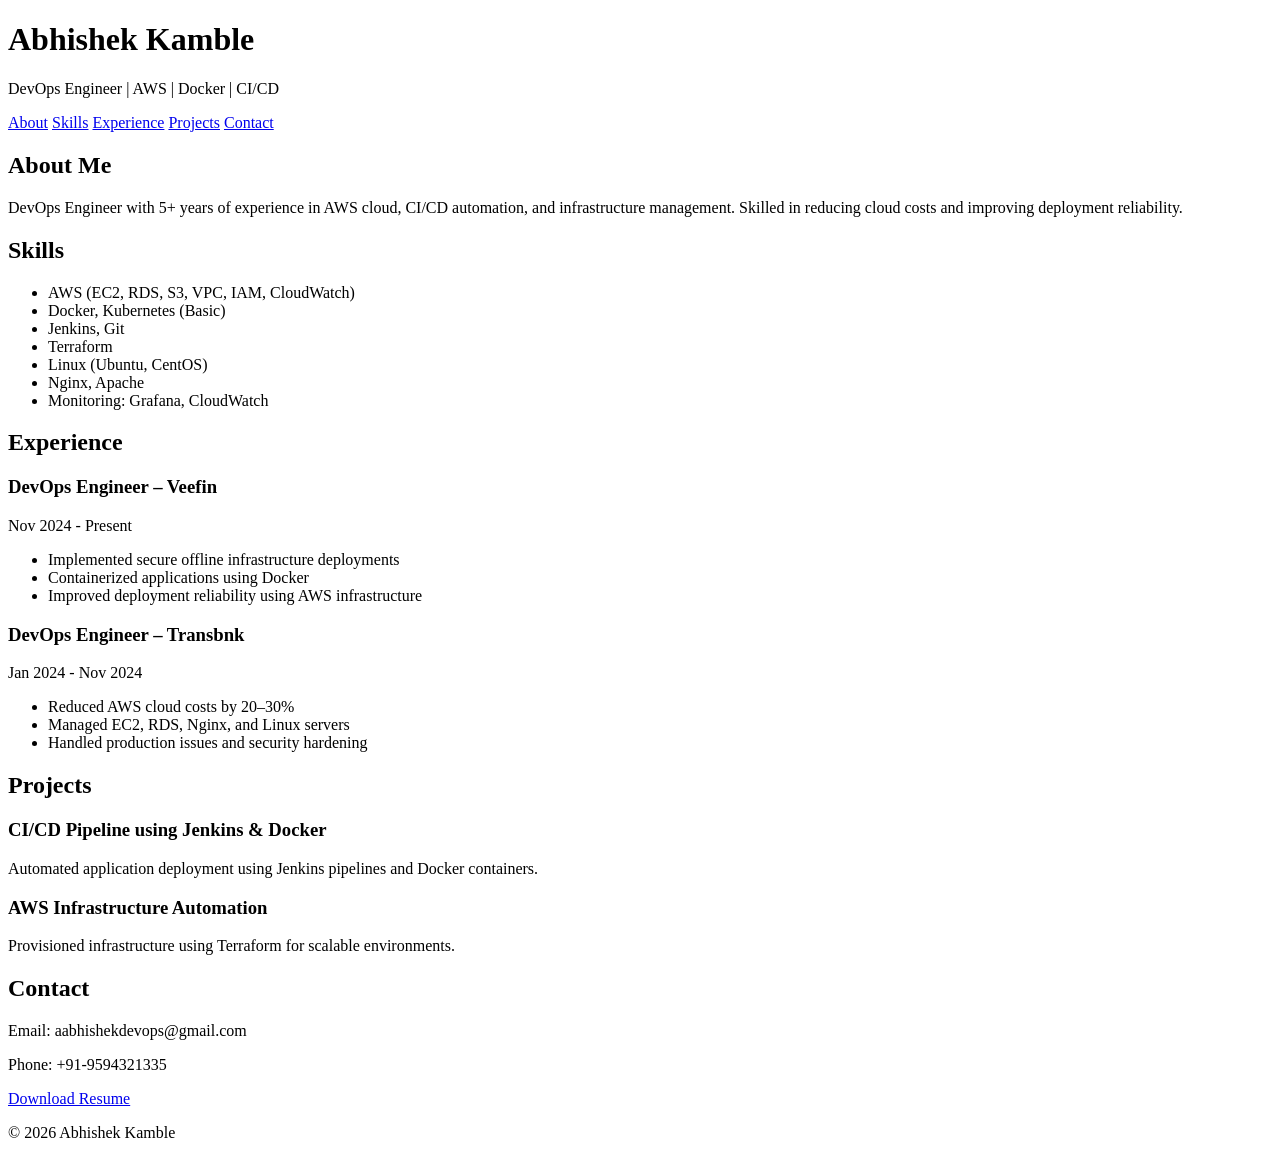
==== index.html @ c08d69d7 "Update index.html" ====
<!DOCTYPE html>
<html lang="en">
<head>
    <meta charset="UTF-8">
    <meta name="viewport" content="width=device-width, initial-scale=1.0">
    <title>Abhishek Kamble | DevOps Engineer | Immediate Joiner</title>
    <link rel="stylesheet" href="style.css">
</head>
<body>

<header>
    <h1>Abhishek Kamble</h1>
    <p>DevOps Engineer | AWS | Docker | CI/CD</p>
</header>

<nav>
    <a href="#about">About</a>
    <a href="#skills">Skills</a>
    <a href="#experience">Experience</a>
    <a href="#projects">Projects</a>
    <a href="#contact">Contact</a>
</nav>

<section id="about">
    <h2>About Me</h2>
    <p>
        DevOps Engineer with 5+ years of experience in AWS cloud, CI/CD automation,
        and infrastructure management. Skilled in reducing cloud costs and improving deployment reliability.
    </p>
</section>

<section id="skills">
    <h2>Skills</h2>
    <ul>
        <li>AWS (EC2, RDS, S3, VPC, IAM, CloudWatch)</li>
        <li>Docker, Kubernetes (Basic)</li>
        <li>Jenkins, Git</li>
        <li>Terraform</li>
        <li>Linux (Ubuntu, CentOS)</li>
        <li>Nginx, Apache</li>
        <li>Monitoring: Grafana, CloudWatch</li>
    </ul>
</section>

<section id="experience">
    <h2>Experience</h2>

    <h3>DevOps Engineer – Veefin</h3>
    <p>Nov 2024 - Present</p>
    <ul>
        <li>Implemented secure offline infrastructure deployments</li>
        <li>Containerized applications using Docker</li>
        <li>Improved deployment reliability using AWS infrastructure</li>
    </ul>

    <h3>DevOps Engineer – Transbnk</h3>
    <p>Jan 2024 - Nov 2024</p>
    <ul>
        <li>Reduced AWS cloud costs by 20–30%</li>
        <li>Managed EC2, RDS, Nginx, and Linux servers</li>
        <li>Handled production issues and security hardening</li>
    </ul>

</section>

<section id="projects">
    <h2>Projects</h2>

    <h3>CI/CD Pipeline using Jenkins & Docker</h3>
    <p>Automated application deployment using Jenkins pipelines and Docker containers.</p>

    <h3>AWS Infrastructure Automation</h3>
    <p>Provisioned infrastructure using Terraform for scalable environments.</p>

</section>

<section id="contact">
    <h2>Contact</h2>
    <p>Email: aabhishekdevops@gmail.com</p>
    <p>Phone: +91-9594321335</p>
    <a href="assets/resume.pdf" download>Download Resume</a>
</section>

<footer>
    <p>© 2026 Abhishek Kamble</p>
</footer>

</body>
</html>
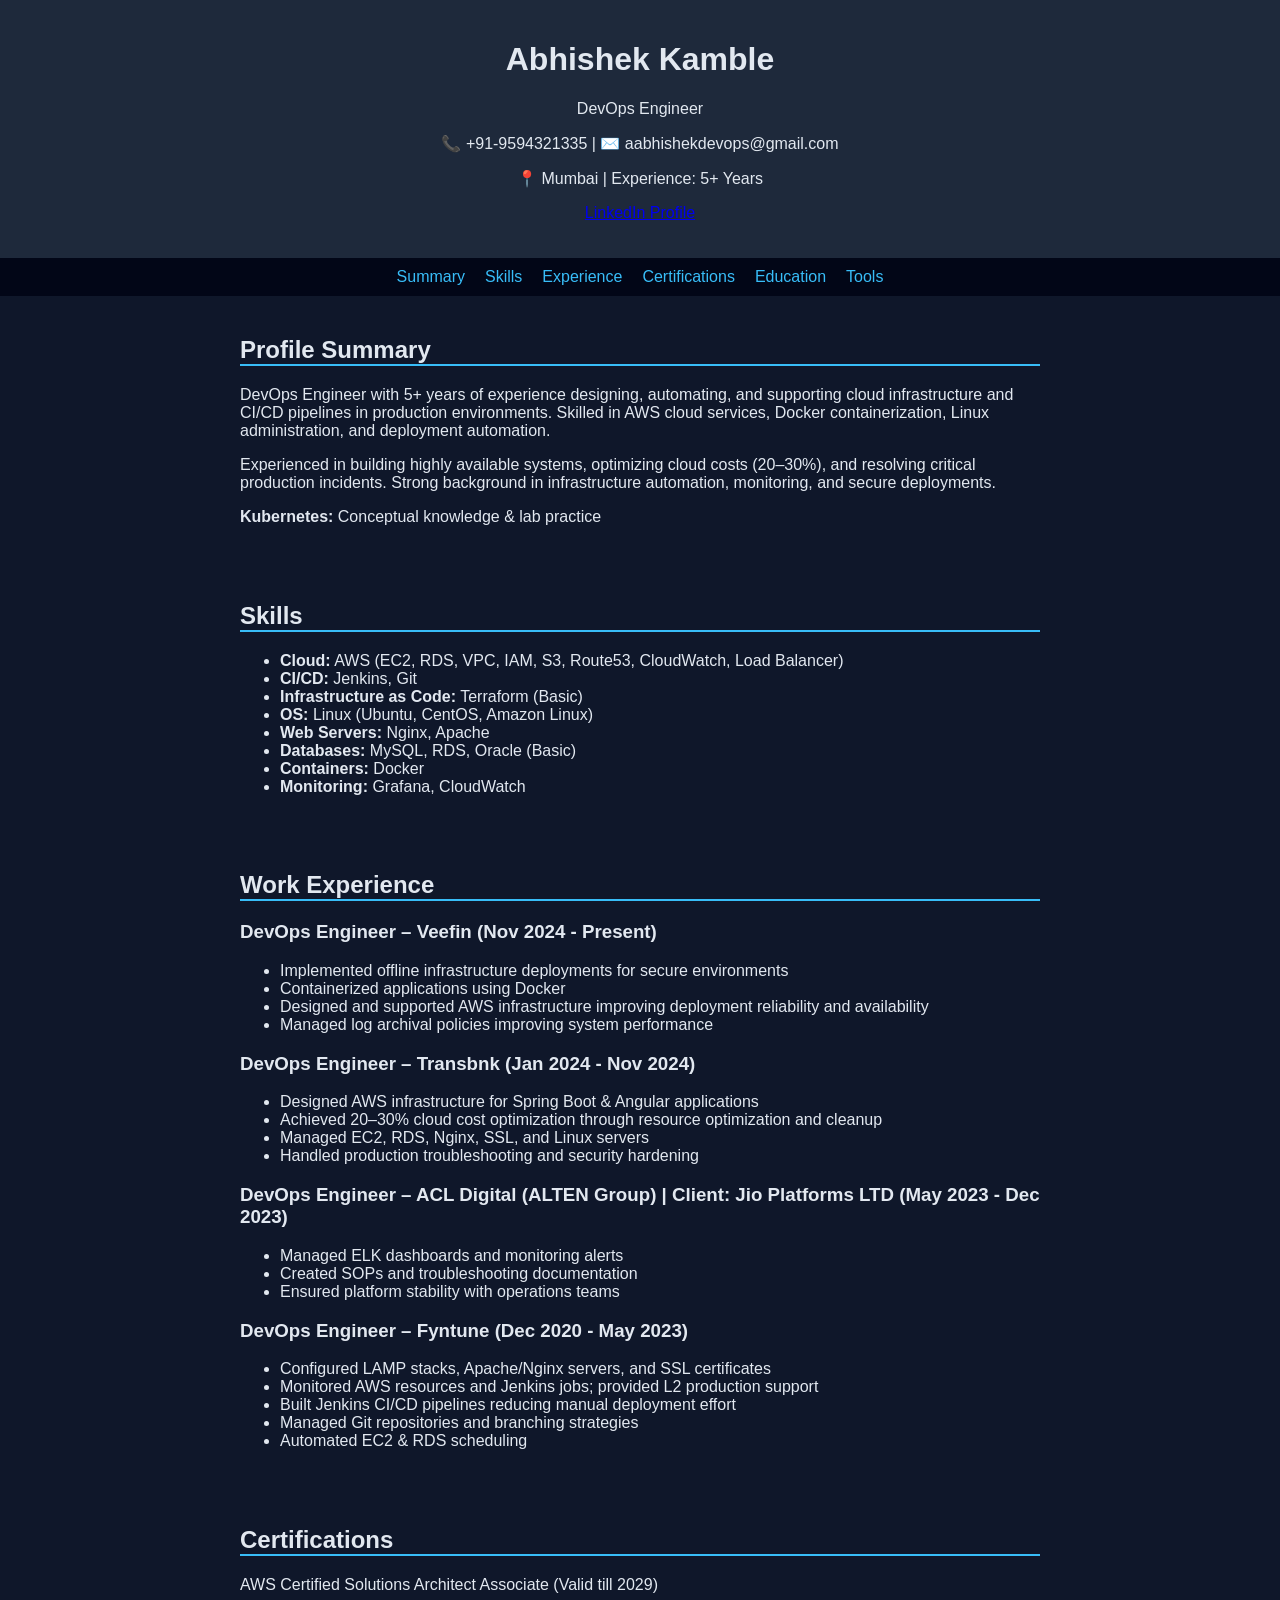
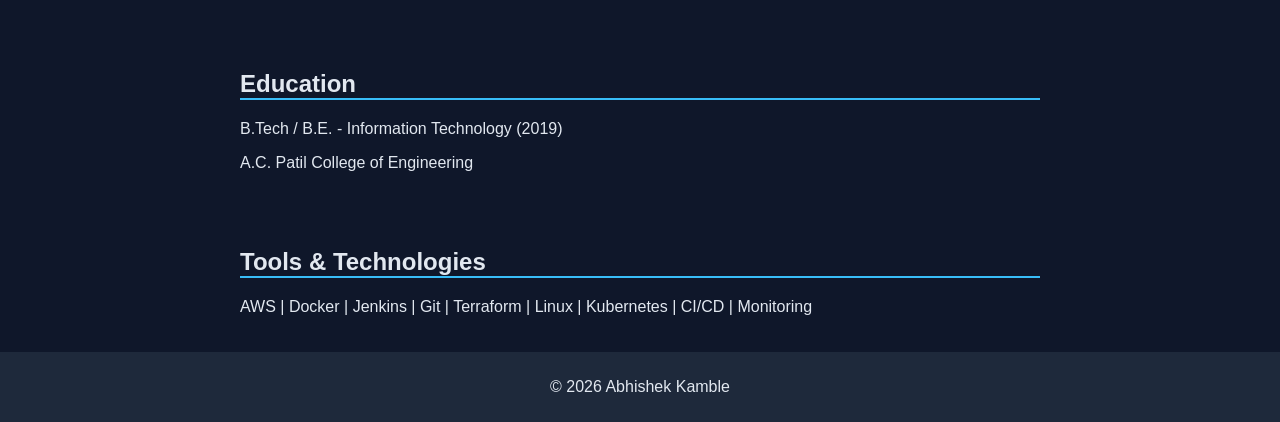
==== commit 7a03ff31: "index commit" ====
--- a/index.html
+++ b/index.html
@@ -3,82 +3,104 @@
 <head>
     <meta charset="UTF-8">
     <meta name="viewport" content="width=device-width, initial-scale=1.0">
-    <title>Abhishek Kamble | DevOps Engineer | Immediate Joiner</title>
+    <title>Abhishek Kamble | DevOps Engineer</title>
     <link rel="stylesheet" href="style.css">
 </head>
 <body>
 
 <header>
     <h1>Abhishek Kamble</h1>
-    <p>DevOps Engineer | AWS | Docker | CI/CD</p>
+    <p>DevOps Engineer</p>
+    <p>📞 +91-9594321335 | ✉️ aabhishekdevops@gmail.com</p>
+    <p>📍 Mumbai | Experience: 5+ Years</p>
+    <p><a href="https://www.linkedin.com/in/abhishek-kamble-06b916136" target="_blank">LinkedIn Profile</a></p>
 </header>
 
 <nav>
-    <a href="#about">About</a>
+    <a href="#summary">Summary</a>
     <a href="#skills">Skills</a>
     <a href="#experience">Experience</a>
-    <a href="#projects">Projects</a>
-    <a href="#contact">Contact</a>
+    <a href="#certifications">Certifications</a>
+    <a href="#education">Education</a>
+    <a href="#tools">Tools</a>
 </nav>
 
-<section id="about">
-    <h2>About Me</h2>
+<section id="summary">
+    <h2>Profile Summary</h2>
     <p>
-        DevOps Engineer with 5+ years of experience in AWS cloud, CI/CD automation,
-        and infrastructure management. Skilled in reducing cloud costs and improving deployment reliability.
+        DevOps Engineer with 5+ years of experience designing, automating, and supporting cloud infrastructure and CI/CD pipelines in production environments. Skilled in AWS cloud services, Docker containerization, Linux administration, and deployment automation.
     </p>
+    <p>
+        Experienced in building highly available systems, optimizing cloud costs (20–30%), and resolving critical production incidents. Strong background in infrastructure automation, monitoring, and secure deployments.
+    </p>
+    <p><b>Kubernetes:</b> Conceptual knowledge & lab practice</p>
 </section>
 
 <section id="skills">
     <h2>Skills</h2>
     <ul>
-        <li>AWS (EC2, RDS, S3, VPC, IAM, CloudWatch)</li>
-        <li>Docker, Kubernetes (Basic)</li>
-        <li>Jenkins, Git</li>
-        <li>Terraform</li>
-        <li>Linux (Ubuntu, CentOS)</li>
-        <li>Nginx, Apache</li>
-        <li>Monitoring: Grafana, CloudWatch</li>
+        <li><b>Cloud:</b> AWS (EC2, RDS, VPC, IAM, S3, Route53, CloudWatch, Load Balancer)</li>
+        <li><b>CI/CD:</b> Jenkins, Git</li>
+        <li><b>Infrastructure as Code:</b> Terraform (Basic)</li>
+        <li><b>OS:</b> Linux (Ubuntu, CentOS, Amazon Linux)</li>
+        <li><b>Web Servers:</b> Nginx, Apache</li>
+        <li><b>Databases:</b> MySQL, RDS, Oracle (Basic)</li>
+        <li><b>Containers:</b> Docker</li>
+        <li><b>Monitoring:</b> Grafana, CloudWatch</li>
     </ul>
 </section>
 
 <section id="experience">
-    <h2>Experience</h2>
+    <h2>Work Experience</h2>
 
-    <h3>DevOps Engineer – Veefin</h3>
-    <p>Nov 2024 - Present</p>
+    <h3>DevOps Engineer – Veefin (Nov 2024 - Present)</h3>
     <ul>
-        <li>Implemented secure offline infrastructure deployments</li>
+        <li>Implemented offline infrastructure deployments for secure environments</li>
         <li>Containerized applications using Docker</li>
-        <li>Improved deployment reliability using AWS infrastructure</li>
+        <li>Designed and supported AWS infrastructure improving deployment reliability and availability</li>
+        <li>Managed log archival policies improving system performance</li>
     </ul>
 
-    <h3>DevOps Engineer – Transbnk</h3>
-    <p>Jan 2024 - Nov 2024</p>
+    <h3>DevOps Engineer – Transbnk (Jan 2024 - Nov 2024)</h3>
     <ul>
-        <li>Reduced AWS cloud costs by 20–30%</li>
-        <li>Managed EC2, RDS, Nginx, and Linux servers</li>
-        <li>Handled production issues and security hardening</li>
+        <li>Designed AWS infrastructure for Spring Boot & Angular applications</li>
+        <li>Achieved 20–30% cloud cost optimization through resource optimization and cleanup</li>
+        <li>Managed EC2, RDS, Nginx, SSL, and Linux servers</li>
+        <li>Handled production troubleshooting and security hardening</li>
+    </ul>
+
+    <h3>DevOps Engineer – ACL Digital (ALTEN Group) | Client: Jio Platforms LTD (May 2023 - Dec 2023)</h3>
+    <ul>
+        <li>Managed ELK dashboards and monitoring alerts</li>
+        <li>Created SOPs and troubleshooting documentation</li>
+        <li>Ensured platform stability with operations teams</li>
+    </ul>
+
+    <h3>DevOps Engineer – Fyntune (Dec 2020 - May 2023)</h3>
+    <ul>
+        <li>Configured LAMP stacks, Apache/Nginx servers, and SSL certificates</li>
+        <li>Monitored AWS resources and Jenkins jobs; provided L2 production support</li>
+        <li>Built Jenkins CI/CD pipelines reducing manual deployment effort</li>
+        <li>Managed Git repositories and branching strategies</li>
+        <li>Automated EC2 & RDS scheduling</li>
     </ul>
 
 </section>
 
-<section id="projects">
-    <h2>Projects</h2>
-
-    <h3>CI/CD Pipeline using Jenkins & Docker</h3>
-    <p>Automated application deployment using Jenkins pipelines and Docker containers.</p>
-
-    <h3>AWS Infrastructure Automation</h3>
-    <p>Provisioned infrastructure using Terraform for scalable environments.</p>
-
+<section id="certifications">
+    <h2>Certifications</h2>
+    <p>AWS Certified Solutions Architect Associate (Valid till 2029)</p>
 </section>
 
-<section id="contact">
-    <h2>Contact</h2>
-    <p>Email: aabhishekdevops@gmail.com</p>
-    <p>Phone: +91-9594321335</p>
-    <a href="assets/resume.pdf" download>Download Resume</a>
+<section id="education">
+    <h2>Education</h2>
+    <p>B.Tech / B.E. - Information Technology (2019)</p>
+    <p>A.C. Patil College of Engineering</p>
+</section>
+
+<section id="tools">
+    <h2>Tools & Technologies</h2>
+    <p>AWS | Docker | Jenkins | Git | Terraform | Linux | Kubernetes | CI/CD | Monitoring</p>
 </section>
 
 <footer>
--- a/style.css
+++ b/style.css
@@ -0,0 +1,41 @@
+body {
+    font-family: Arial, sans-serif;
+    margin: 0;
+    background: #0f172a;
+    color: #e2e8f0;
+}
+
+header {
+    text-align: center;
+    padding: 20px;
+    background: #1e293b;
+}
+
+nav {
+    display: flex;
+    justify-content: center;
+    gap: 20px;
+    background: #020617;
+    padding: 10px;
+}
+
+nav a {
+    color: #38bdf8;
+    text-decoration: none;
+}
+
+section {
+    padding: 20px;
+    max-width: 800px;
+    margin: auto;
+}
+
+h2 {
+    border-bottom: 2px solid #38bdf8;
+}
+
+footer {
+    text-align: center;
+    padding: 10px;
+    background: #1e293b;
+}
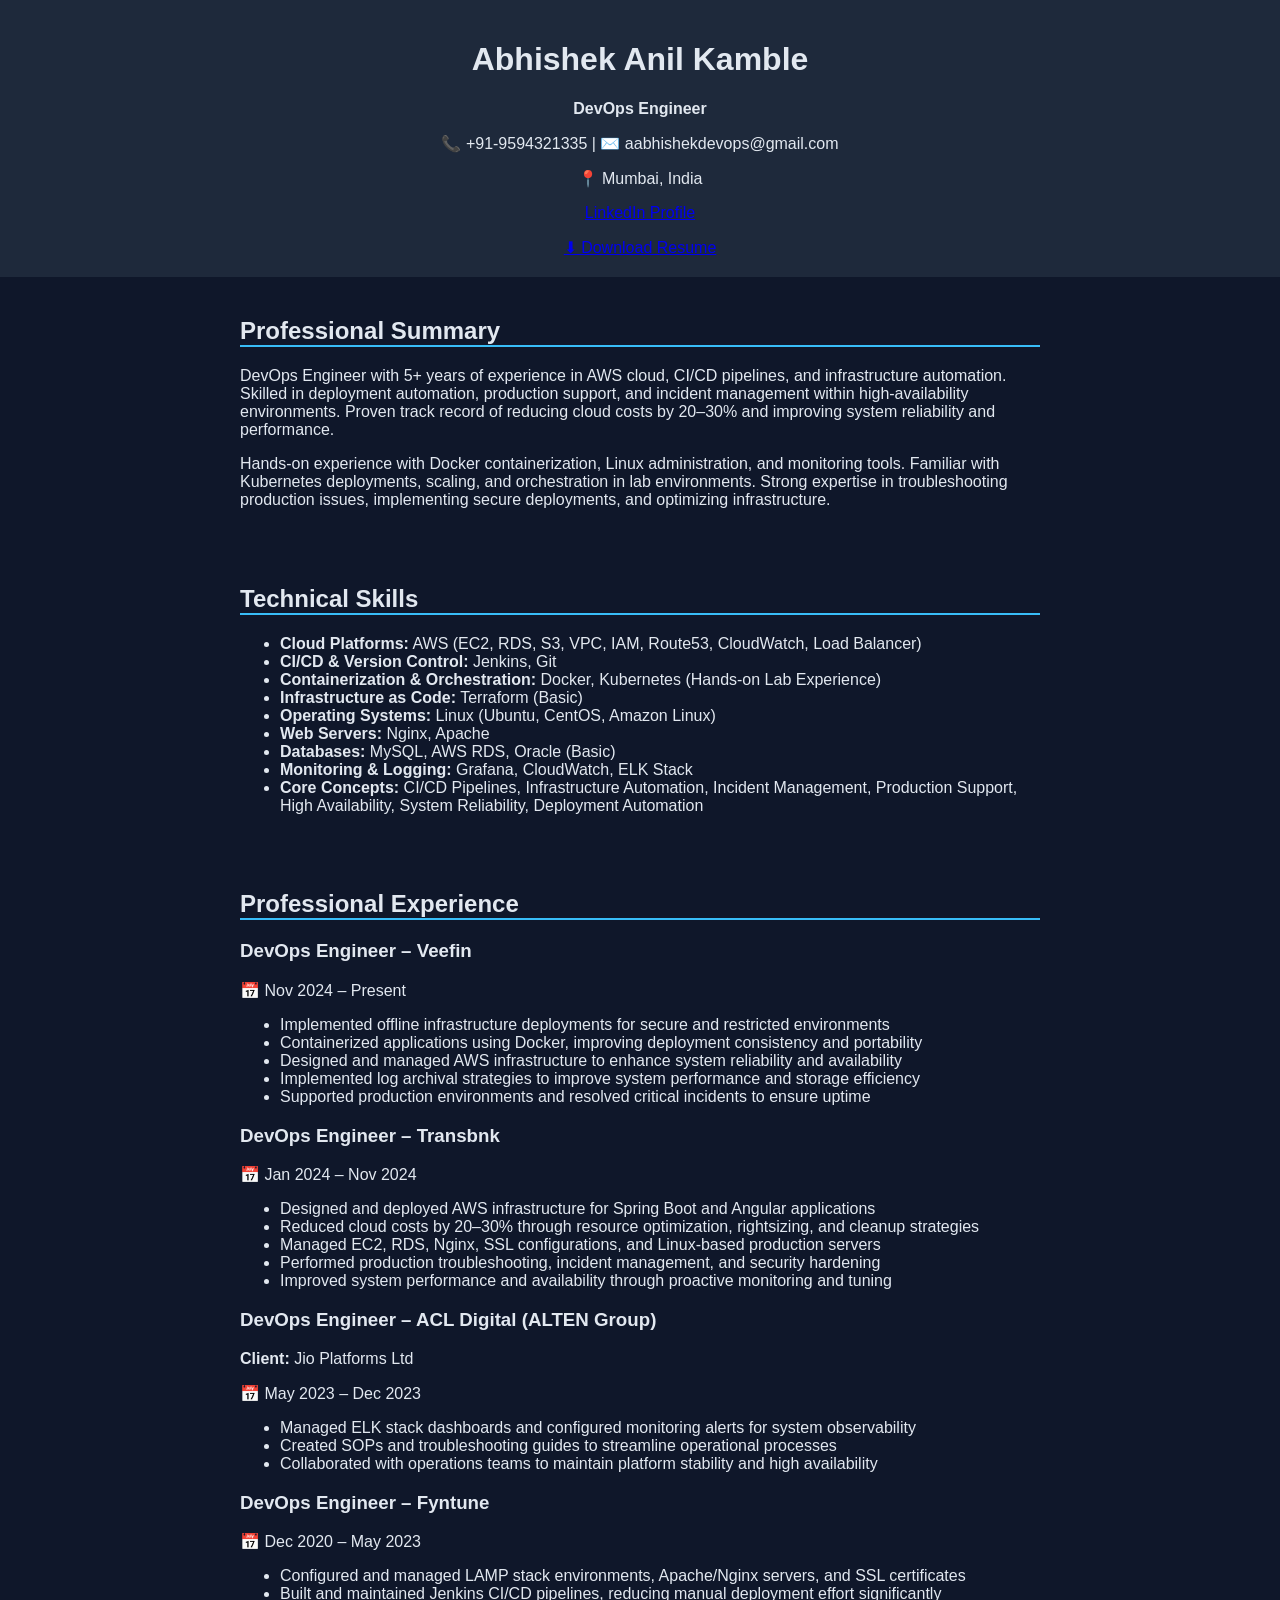
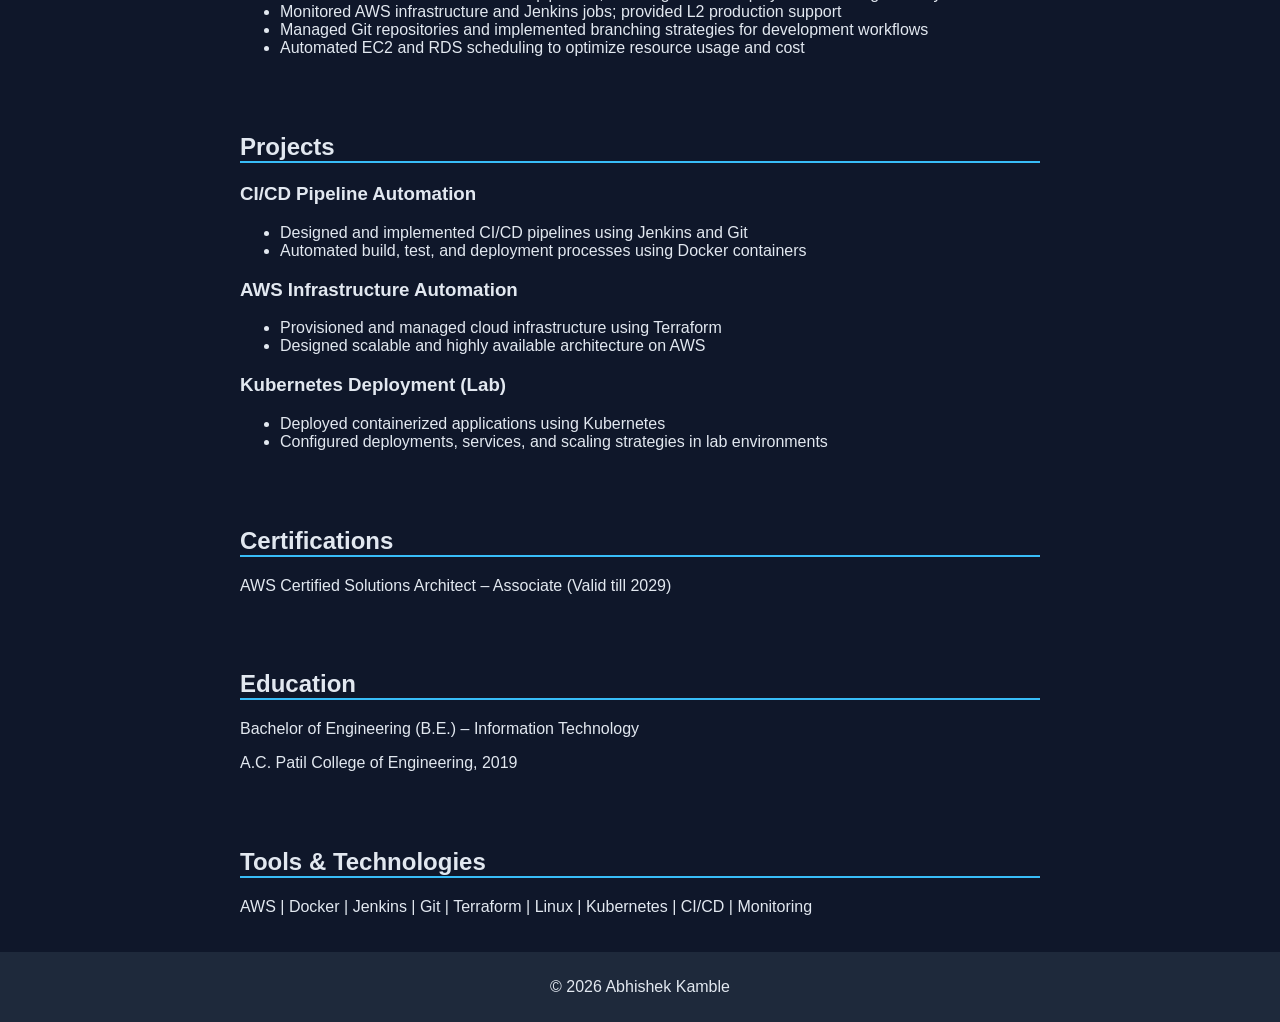
==== commit 4a444e03: "Update index.html" ====
--- a/index.html
+++ b/index.html
@@ -6,99 +6,126 @@
     <title>Abhishek Kamble | DevOps Engineer</title>
     <link rel="stylesheet" href="style.css">
 </head>
+
 <body>
 
 <header>
-    <h1>Abhishek Kamble</h1>
-    <p>DevOps Engineer</p>
+    <h1>Abhishek Anil Kamble</h1>
+    <p><b>DevOps Engineer</b></p>
     <p>📞 +91-9594321335 | ✉️ aabhishekdevops@gmail.com</p>
-    <p>📍 Mumbai | Experience: 5+ Years</p>
+    <p>📍 Mumbai, India</p>
     <p><a href="https://www.linkedin.com/in/abhishek-kamble-06b916136" target="_blank">LinkedIn Profile</a></p>
+    <a href="assets/Abhishek_Kamble_ATS_Resume.pdf" download>⬇ Download Resume</a>
 </header>
 
-<nav>
-    <a href="#summary">Summary</a>
-    <a href="#skills">Skills</a>
-    <a href="#experience">Experience</a>
-    <a href="#certifications">Certifications</a>
-    <a href="#education">Education</a>
-    <a href="#tools">Tools</a>
-</nav>
-
-<section id="summary">
-    <h2>Profile Summary</h2>
+<section>
+    <h2>Professional Summary</h2>
     <p>
-        DevOps Engineer with 5+ years of experience designing, automating, and supporting cloud infrastructure and CI/CD pipelines in production environments. Skilled in AWS cloud services, Docker containerization, Linux administration, and deployment automation.
+        DevOps Engineer with 5+ years of experience in AWS cloud, CI/CD pipelines, and infrastructure automation.
+        Skilled in deployment automation, production support, and incident management within high-availability environments.
+        Proven track record of reducing cloud costs by 20–30% and improving system reliability and performance.
     </p>
     <p>
-        Experienced in building highly available systems, optimizing cloud costs (20–30%), and resolving critical production incidents. Strong background in infrastructure automation, monitoring, and secure deployments.
+        Hands-on experience with Docker containerization, Linux administration, and monitoring tools.
+        Familiar with Kubernetes deployments, scaling, and orchestration in lab environments.
+        Strong expertise in troubleshooting production issues, implementing secure deployments, and optimizing infrastructure.
     </p>
-    <p><b>Kubernetes:</b> Conceptual knowledge & lab practice</p>
 </section>
 
-<section id="skills">
-    <h2>Skills</h2>
+<section>
+    <h2>Technical Skills</h2>
     <ul>
-        <li><b>Cloud:</b> AWS (EC2, RDS, VPC, IAM, S3, Route53, CloudWatch, Load Balancer)</li>
-        <li><b>CI/CD:</b> Jenkins, Git</li>
+        <li><b>Cloud Platforms:</b> AWS (EC2, RDS, S3, VPC, IAM, Route53, CloudWatch, Load Balancer)</li>
+        <li><b>CI/CD & Version Control:</b> Jenkins, Git</li>
+        <li><b>Containerization & Orchestration:</b> Docker, Kubernetes (Hands-on Lab Experience)</li>
         <li><b>Infrastructure as Code:</b> Terraform (Basic)</li>
-        <li><b>OS:</b> Linux (Ubuntu, CentOS, Amazon Linux)</li>
+        <li><b>Operating Systems:</b> Linux (Ubuntu, CentOS, Amazon Linux)</li>
         <li><b>Web Servers:</b> Nginx, Apache</li>
-        <li><b>Databases:</b> MySQL, RDS, Oracle (Basic)</li>
-        <li><b>Containers:</b> Docker</li>
-        <li><b>Monitoring:</b> Grafana, CloudWatch</li>
+        <li><b>Databases:</b> MySQL, AWS RDS, Oracle (Basic)</li>
+        <li><b>Monitoring & Logging:</b> Grafana, CloudWatch, ELK Stack</li>
+        <li><b>Core Concepts:</b> CI/CD Pipelines, Infrastructure Automation, Incident Management, Production Support, High Availability, System Reliability, Deployment Automation</li>
     </ul>
 </section>
 
-<section id="experience">
-    <h2>Work Experience</h2>
+<section>
+    <h2>Professional Experience</h2>
 
-    <h3>DevOps Engineer – Veefin (Nov 2024 - Present)</h3>
+    <h3>DevOps Engineer – Veefin</h3>
+    <p>📅 Nov 2024 – Present</p>
     <ul>
-        <li>Implemented offline infrastructure deployments for secure environments</li>
-        <li>Containerized applications using Docker</li>
-        <li>Designed and supported AWS infrastructure improving deployment reliability and availability</li>
-        <li>Managed log archival policies improving system performance</li>
+        <li>Implemented offline infrastructure deployments for secure and restricted environments</li>
+        <li>Containerized applications using Docker, improving deployment consistency and portability</li>
+        <li>Designed and managed AWS infrastructure to enhance system reliability and availability</li>
+        <li>Implemented log archival strategies to improve system performance and storage efficiency</li>
+        <li>Supported production environments and resolved critical incidents to ensure uptime</li>
     </ul>
 
-    <h3>DevOps Engineer – Transbnk (Jan 2024 - Nov 2024)</h3>
+    <h3>DevOps Engineer – Transbnk</h3>
+    <p>📅 Jan 2024 – Nov 2024</p>
     <ul>
-        <li>Designed AWS infrastructure for Spring Boot & Angular applications</li>
-        <li>Achieved 20–30% cloud cost optimization through resource optimization and cleanup</li>
-        <li>Managed EC2, RDS, Nginx, SSL, and Linux servers</li>
-        <li>Handled production troubleshooting and security hardening</li>
+        <li>Designed and deployed AWS infrastructure for Spring Boot and Angular applications</li>
+        <li>Reduced cloud costs by 20–30% through resource optimization, rightsizing, and cleanup strategies</li>
+        <li>Managed EC2, RDS, Nginx, SSL configurations, and Linux-based production servers</li>
+        <li>Performed production troubleshooting, incident management, and security hardening</li>
+        <li>Improved system performance and availability through proactive monitoring and tuning</li>
     </ul>
 
-    <h3>DevOps Engineer – ACL Digital (ALTEN Group) | Client: Jio Platforms LTD (May 2023 - Dec 2023)</h3>
+    <h3>DevOps Engineer – ACL Digital (ALTEN Group)</h3>
+    <p><b>Client:</b> Jio Platforms Ltd</p>
+    <p>📅 May 2023 – Dec 2023</p>
     <ul>
-        <li>Managed ELK dashboards and monitoring alerts</li>
-        <li>Created SOPs and troubleshooting documentation</li>
-        <li>Ensured platform stability with operations teams</li>
+        <li>Managed ELK stack dashboards and configured monitoring alerts for system observability</li>
+        <li>Created SOPs and troubleshooting guides to streamline operational processes</li>
+        <li>Collaborated with operations teams to maintain platform stability and high availability</li>
     </ul>
 
-    <h3>DevOps Engineer – Fyntune (Dec 2020 - May 2023)</h3>
+    <h3>DevOps Engineer – Fyntune</h3>
+    <p>📅 Dec 2020 – May 2023</p>
     <ul>
-        <li>Configured LAMP stacks, Apache/Nginx servers, and SSL certificates</li>
-        <li>Monitored AWS resources and Jenkins jobs; provided L2 production support</li>
-        <li>Built Jenkins CI/CD pipelines reducing manual deployment effort</li>
-        <li>Managed Git repositories and branching strategies</li>
-        <li>Automated EC2 & RDS scheduling</li>
+        <li>Configured and managed LAMP stack environments, Apache/Nginx servers, and SSL certificates</li>
+        <li>Built and maintained Jenkins CI/CD pipelines, reducing manual deployment effort significantly</li>
+        <li>Monitored AWS infrastructure and Jenkins jobs; provided L2 production support</li>
+        <li>Managed Git repositories and implemented branching strategies for development workflows</li>
+        <li>Automated EC2 and RDS scheduling to optimize resource usage and cost</li>
     </ul>
 
 </section>
 
-<section id="certifications">
-    <h2>Certifications</h2>
-    <p>AWS Certified Solutions Architect Associate (Valid till 2029)</p>
+<section>
+    <h2>Projects</h2>
+
+    <h3>CI/CD Pipeline Automation</h3>
+    <ul>
+        <li>Designed and implemented CI/CD pipelines using Jenkins and Git</li>
+        <li>Automated build, test, and deployment processes using Docker containers</li>
+    </ul>
+
+    <h3>AWS Infrastructure Automation</h3>
+    <ul>
+        <li>Provisioned and managed cloud infrastructure using Terraform</li>
+        <li>Designed scalable and highly available architecture on AWS</li>
+    </ul>
+
+    <h3>Kubernetes Deployment (Lab)</h3>
+    <ul>
+        <li>Deployed containerized applications using Kubernetes</li>
+        <li>Configured deployments, services, and scaling strategies in lab environments</li>
+    </ul>
+
 </section>
 
-<section id="education">
-    <h2>Education</h2>
-    <p>B.Tech / B.E. - Information Technology (2019)</p>
-    <p>A.C. Patil College of Engineering</p>
+<section>
+    <h2>Certifications</h2>
+    <p>AWS Certified Solutions Architect – Associate (Valid till 2029)</p>
 </section>
 
-<section id="tools">
+<section>
+    <h2>Education</h2>
+    <p>Bachelor of Engineering (B.E.) – Information Technology</p>
+    <p>A.C. Patil College of Engineering, 2019</p>
+</section>
+
+<section>
     <h2>Tools & Technologies</h2>
     <p>AWS | Docker | Jenkins | Git | Terraform | Linux | Kubernetes | CI/CD | Monitoring</p>
 </section>
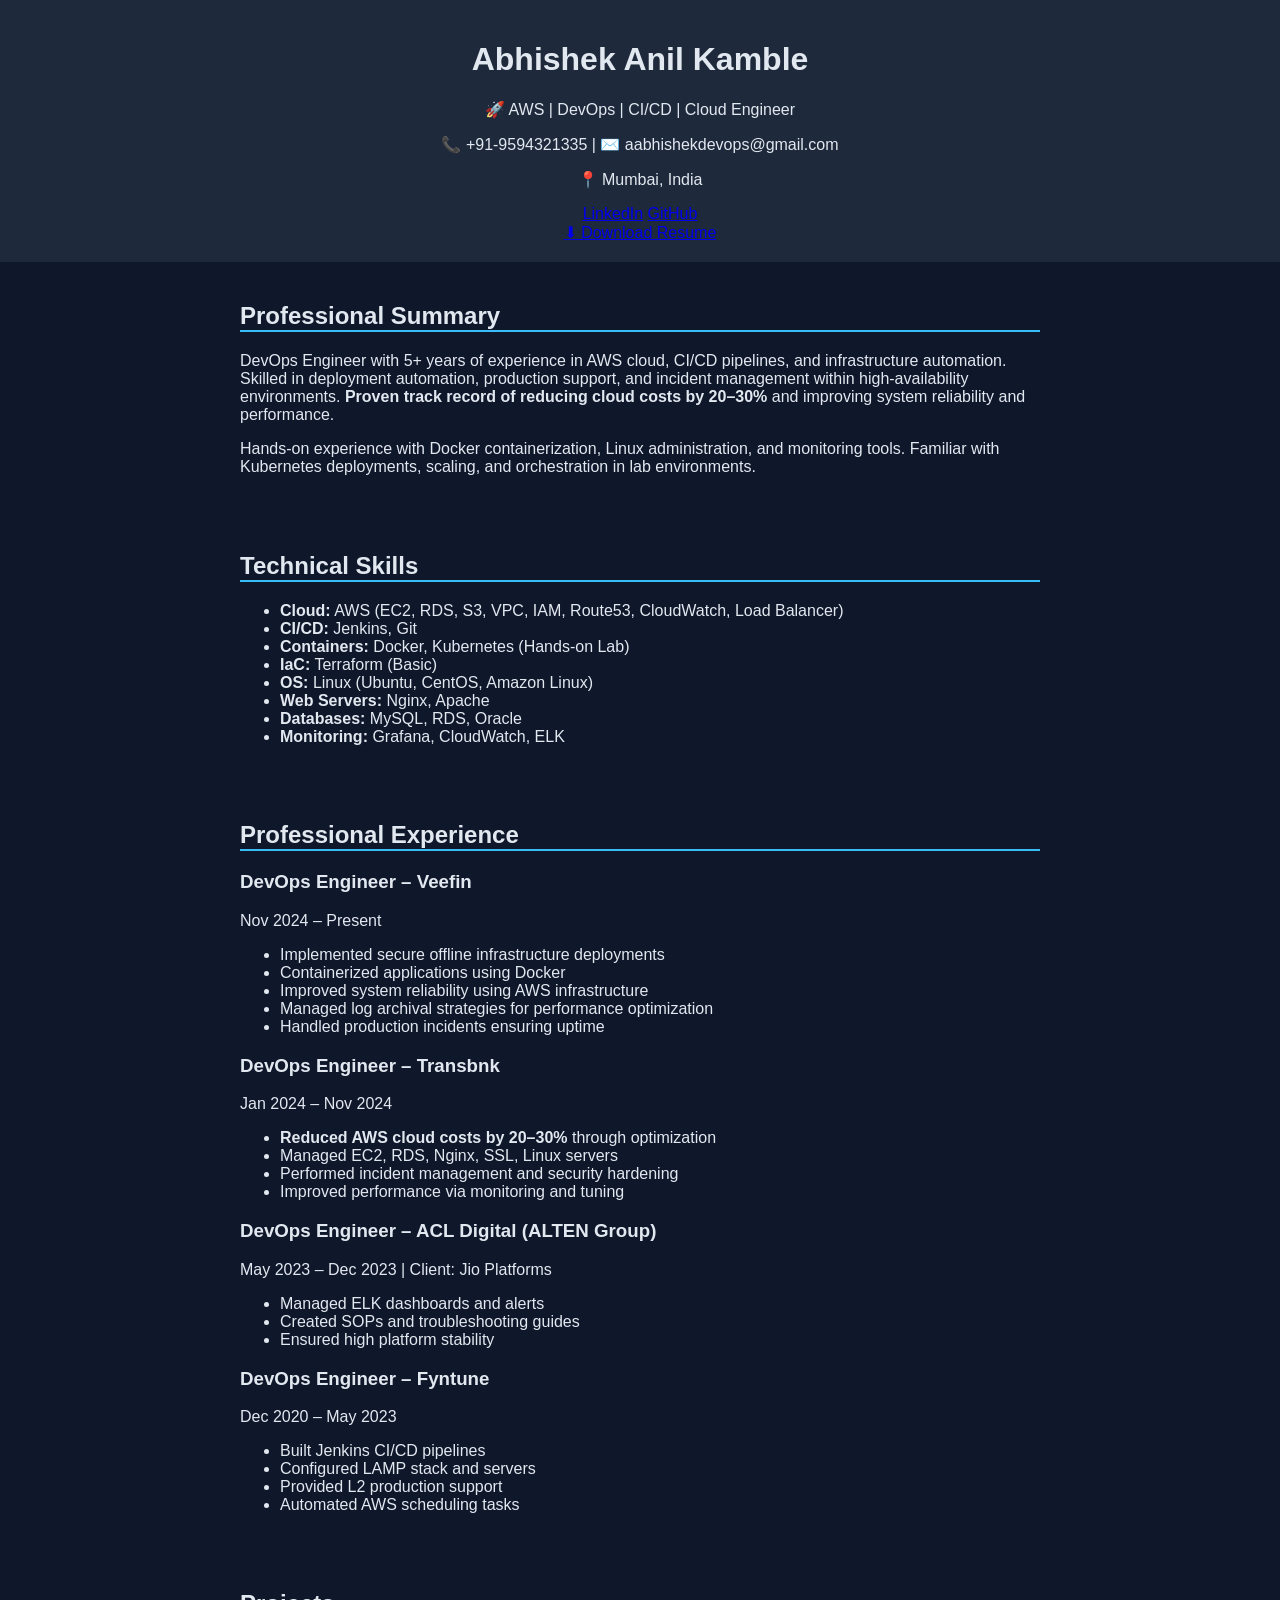
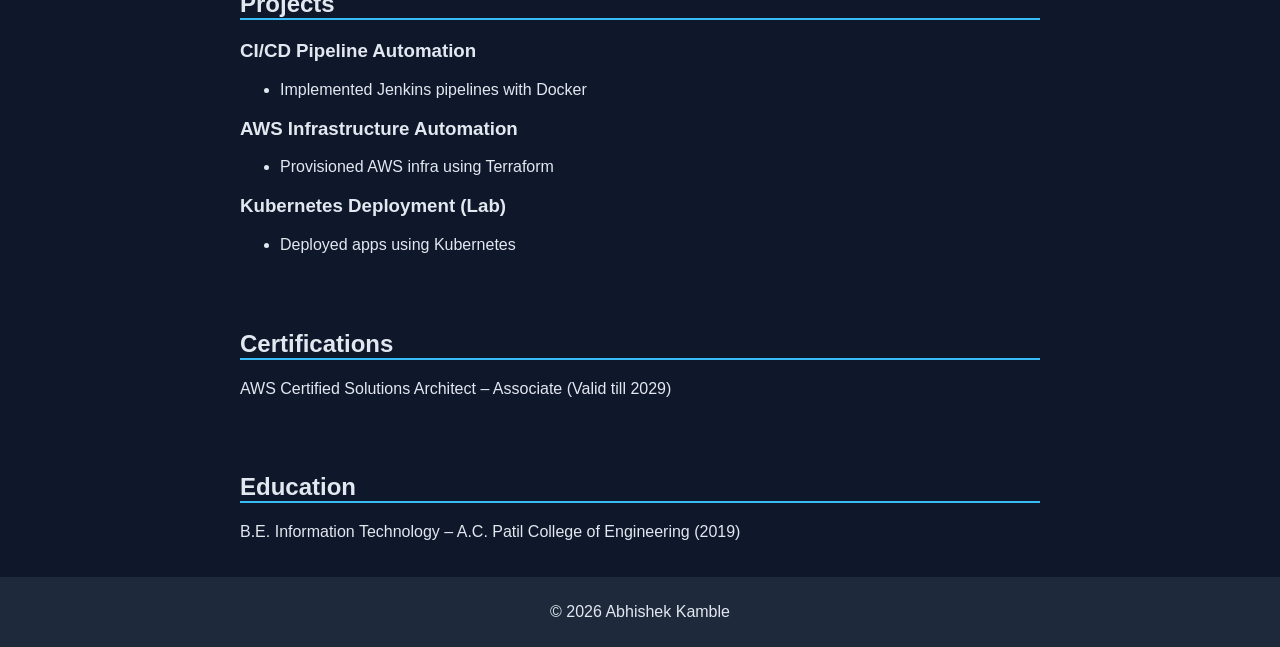
==== commit aadb81db: "Update index.html" ====
--- a/index.html
+++ b/index.html
@@ -11,11 +11,16 @@
 
 <header>
     <h1>Abhishek Anil Kamble</h1>
-    <p><b>DevOps Engineer</b></p>
+    <p class="tagline">🚀 AWS | DevOps | CI/CD | Cloud Engineer</p>
     <p>📞 +91-9594321335 | ✉️ aabhishekdevops@gmail.com</p>
     <p>📍 Mumbai, India</p>
-    <p><a href="https://www.linkedin.com/in/abhishek-kamble-06b916136" target="_blank">LinkedIn Profile</a></p>
-    <a href="assets/Abhishek_Kamble_ATS_Resume.pdf" download>⬇ Download Resume</a>
+
+    <div class="links">
+        <a href="https://www.linkedin.com/in/abhishek-kamble-06b916136" target="_blank">LinkedIn</a>
+        <a href="https://github.com/aabhidevops" target="_blank">GitHub</a>
+    </div>
+
+    <a href="assets/Abhishek_Kamble_ATS_Resume.pdf" download class="btn">⬇ Download Resume</a>
 </header>
 
 <section>
@@ -23,27 +28,25 @@
     <p>
         DevOps Engineer with 5+ years of experience in AWS cloud, CI/CD pipelines, and infrastructure automation.
         Skilled in deployment automation, production support, and incident management within high-availability environments.
-        Proven track record of reducing cloud costs by 20–30% and improving system reliability and performance.
+        <b>Proven track record of reducing cloud costs by 20–30%</b> and improving system reliability and performance.
     </p>
     <p>
         Hands-on experience with Docker containerization, Linux administration, and monitoring tools.
         Familiar with Kubernetes deployments, scaling, and orchestration in lab environments.
-        Strong expertise in troubleshooting production issues, implementing secure deployments, and optimizing infrastructure.
     </p>
 </section>
 
 <section>
     <h2>Technical Skills</h2>
     <ul>
-        <li><b>Cloud Platforms:</b> AWS (EC2, RDS, S3, VPC, IAM, Route53, CloudWatch, Load Balancer)</li>
-        <li><b>CI/CD & Version Control:</b> Jenkins, Git</li>
-        <li><b>Containerization & Orchestration:</b> Docker, Kubernetes (Hands-on Lab Experience)</li>
-        <li><b>Infrastructure as Code:</b> Terraform (Basic)</li>
-        <li><b>Operating Systems:</b> Linux (Ubuntu, CentOS, Amazon Linux)</li>
+        <li><b>Cloud:</b> AWS (EC2, RDS, S3, VPC, IAM, Route53, CloudWatch, Load Balancer)</li>
+        <li><b>CI/CD:</b> Jenkins, Git</li>
+        <li><b>Containers:</b> Docker, Kubernetes (Hands-on Lab)</li>
+        <li><b>IaC:</b> Terraform (Basic)</li>
+        <li><b>OS:</b> Linux (Ubuntu, CentOS, Amazon Linux)</li>
         <li><b>Web Servers:</b> Nginx, Apache</li>
-        <li><b>Databases:</b> MySQL, AWS RDS, Oracle (Basic)</li>
-        <li><b>Monitoring & Logging:</b> Grafana, CloudWatch, ELK Stack</li>
-        <li><b>Core Concepts:</b> CI/CD Pipelines, Infrastructure Automation, Incident Management, Production Support, High Availability, System Reliability, Deployment Automation</li>
+        <li><b>Databases:</b> MySQL, RDS, Oracle</li>
+        <li><b>Monitoring:</b> Grafana, CloudWatch, ELK</li>
     </ul>
 </section>
 
@@ -51,42 +54,39 @@
     <h2>Professional Experience</h2>
 
     <h3>DevOps Engineer – Veefin</h3>
-    <p>📅 Nov 2024 – Present</p>
+    <p class="date">Nov 2024 – Present</p>
     <ul>
-        <li>Implemented offline infrastructure deployments for secure and restricted environments</li>
-        <li>Containerized applications using Docker, improving deployment consistency and portability</li>
-        <li>Designed and managed AWS infrastructure to enhance system reliability and availability</li>
-        <li>Implemented log archival strategies to improve system performance and storage efficiency</li>
-        <li>Supported production environments and resolved critical incidents to ensure uptime</li>
+        <li>Implemented secure offline infrastructure deployments</li>
+        <li>Containerized applications using Docker</li>
+        <li>Improved system reliability using AWS infrastructure</li>
+        <li>Managed log archival strategies for performance optimization</li>
+        <li>Handled production incidents ensuring uptime</li>
     </ul>
 
     <h3>DevOps Engineer – Transbnk</h3>
-    <p>📅 Jan 2024 – Nov 2024</p>
+    <p class="date">Jan 2024 – Nov 2024</p>
     <ul>
-        <li>Designed and deployed AWS infrastructure for Spring Boot and Angular applications</li>
-        <li>Reduced cloud costs by 20–30% through resource optimization, rightsizing, and cleanup strategies</li>
-        <li>Managed EC2, RDS, Nginx, SSL configurations, and Linux-based production servers</li>
-        <li>Performed production troubleshooting, incident management, and security hardening</li>
-        <li>Improved system performance and availability through proactive monitoring and tuning</li>
+        <li><b>Reduced AWS cloud costs by 20–30%</b> through optimization</li>
+        <li>Managed EC2, RDS, Nginx, SSL, Linux servers</li>
+        <li>Performed incident management and security hardening</li>
+        <li>Improved performance via monitoring and tuning</li>
     </ul>
 
     <h3>DevOps Engineer – ACL Digital (ALTEN Group)</h3>
-    <p><b>Client:</b> Jio Platforms Ltd</p>
-    <p>📅 May 2023 – Dec 2023</p>
+    <p class="date">May 2023 – Dec 2023 | Client: Jio Platforms</p>
     <ul>
-        <li>Managed ELK stack dashboards and configured monitoring alerts for system observability</li>
-        <li>Created SOPs and troubleshooting guides to streamline operational processes</li>
-        <li>Collaborated with operations teams to maintain platform stability and high availability</li>
+        <li>Managed ELK dashboards and alerts</li>
+        <li>Created SOPs and troubleshooting guides</li>
+        <li>Ensured high platform stability</li>
     </ul>
 
     <h3>DevOps Engineer – Fyntune</h3>
-    <p>📅 Dec 2020 – May 2023</p>
+    <p class="date">Dec 2020 – May 2023</p>
     <ul>
-        <li>Configured and managed LAMP stack environments, Apache/Nginx servers, and SSL certificates</li>
-        <li>Built and maintained Jenkins CI/CD pipelines, reducing manual deployment effort significantly</li>
-        <li>Monitored AWS infrastructure and Jenkins jobs; provided L2 production support</li>
-        <li>Managed Git repositories and implemented branching strategies for development workflows</li>
-        <li>Automated EC2 and RDS scheduling to optimize resource usage and cost</li>
+        <li>Built Jenkins CI/CD pipelines</li>
+        <li>Configured LAMP stack and servers</li>
+        <li>Provided L2 production support</li>
+        <li>Automated AWS scheduling tasks</li>
     </ul>
 
 </section>
@@ -96,20 +96,17 @@
 
     <h3>CI/CD Pipeline Automation</h3>
     <ul>
-        <li>Designed and implemented CI/CD pipelines using Jenkins and Git</li>
-        <li>Automated build, test, and deployment processes using Docker containers</li>
+        <li>Implemented Jenkins pipelines with Docker</li>
     </ul>
 
     <h3>AWS Infrastructure Automation</h3>
     <ul>
-        <li>Provisioned and managed cloud infrastructure using Terraform</li>
-        <li>Designed scalable and highly available architecture on AWS</li>
+        <li>Provisioned AWS infra using Terraform</li>
     </ul>
 
     <h3>Kubernetes Deployment (Lab)</h3>
     <ul>
-        <li>Deployed containerized applications using Kubernetes</li>
-        <li>Configured deployments, services, and scaling strategies in lab environments</li>
+        <li>Deployed apps using Kubernetes</li>
     </ul>
 
 </section>
@@ -121,13 +118,7 @@
 
 <section>
     <h2>Education</h2>
-    <p>Bachelor of Engineering (B.E.) – Information Technology</p>
-    <p>A.C. Patil College of Engineering, 2019</p>
-</section>
-
-<section>
-    <h2>Tools & Technologies</h2>
-    <p>AWS | Docker | Jenkins | Git | Terraform | Linux | Kubernetes | CI/CD | Monitoring</p>
+    <p>B.E. Information Technology – A.C. Patil College of Engineering (2019)</p>
 </section>
 
 <footer>
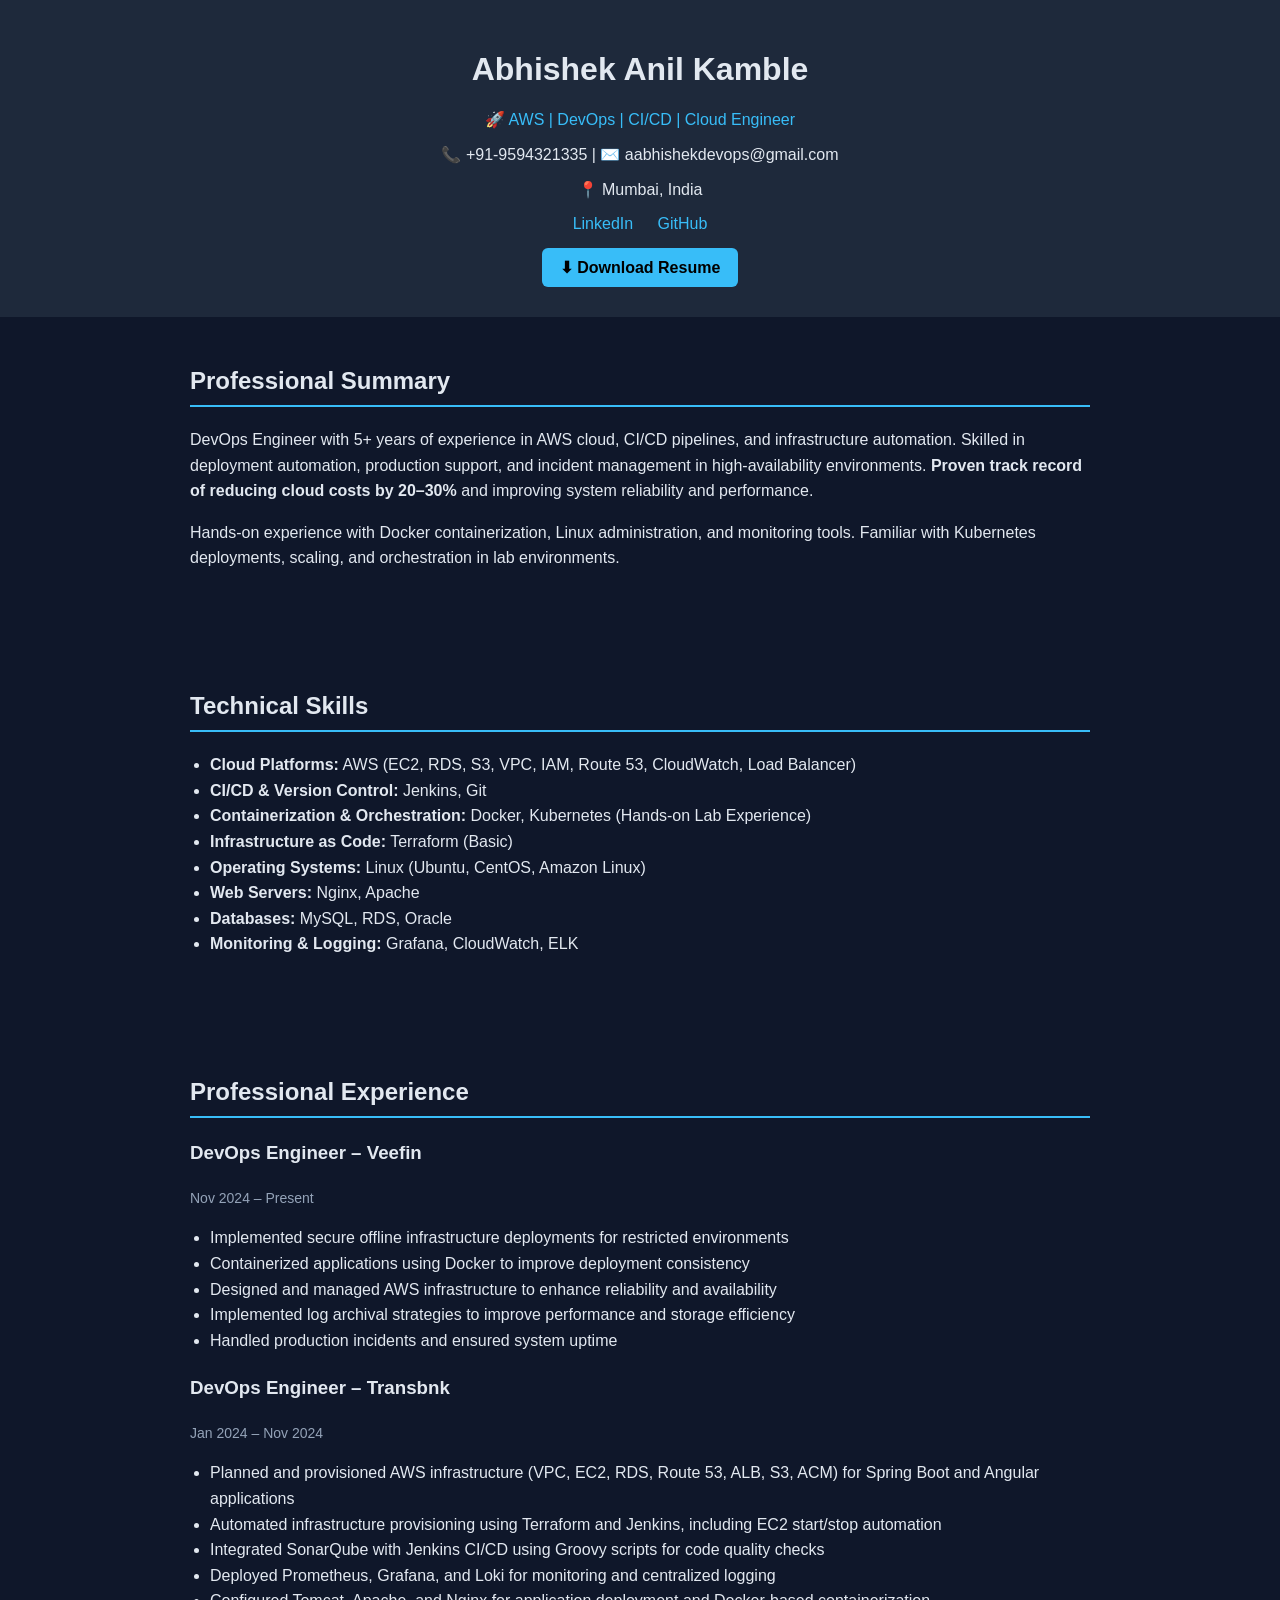
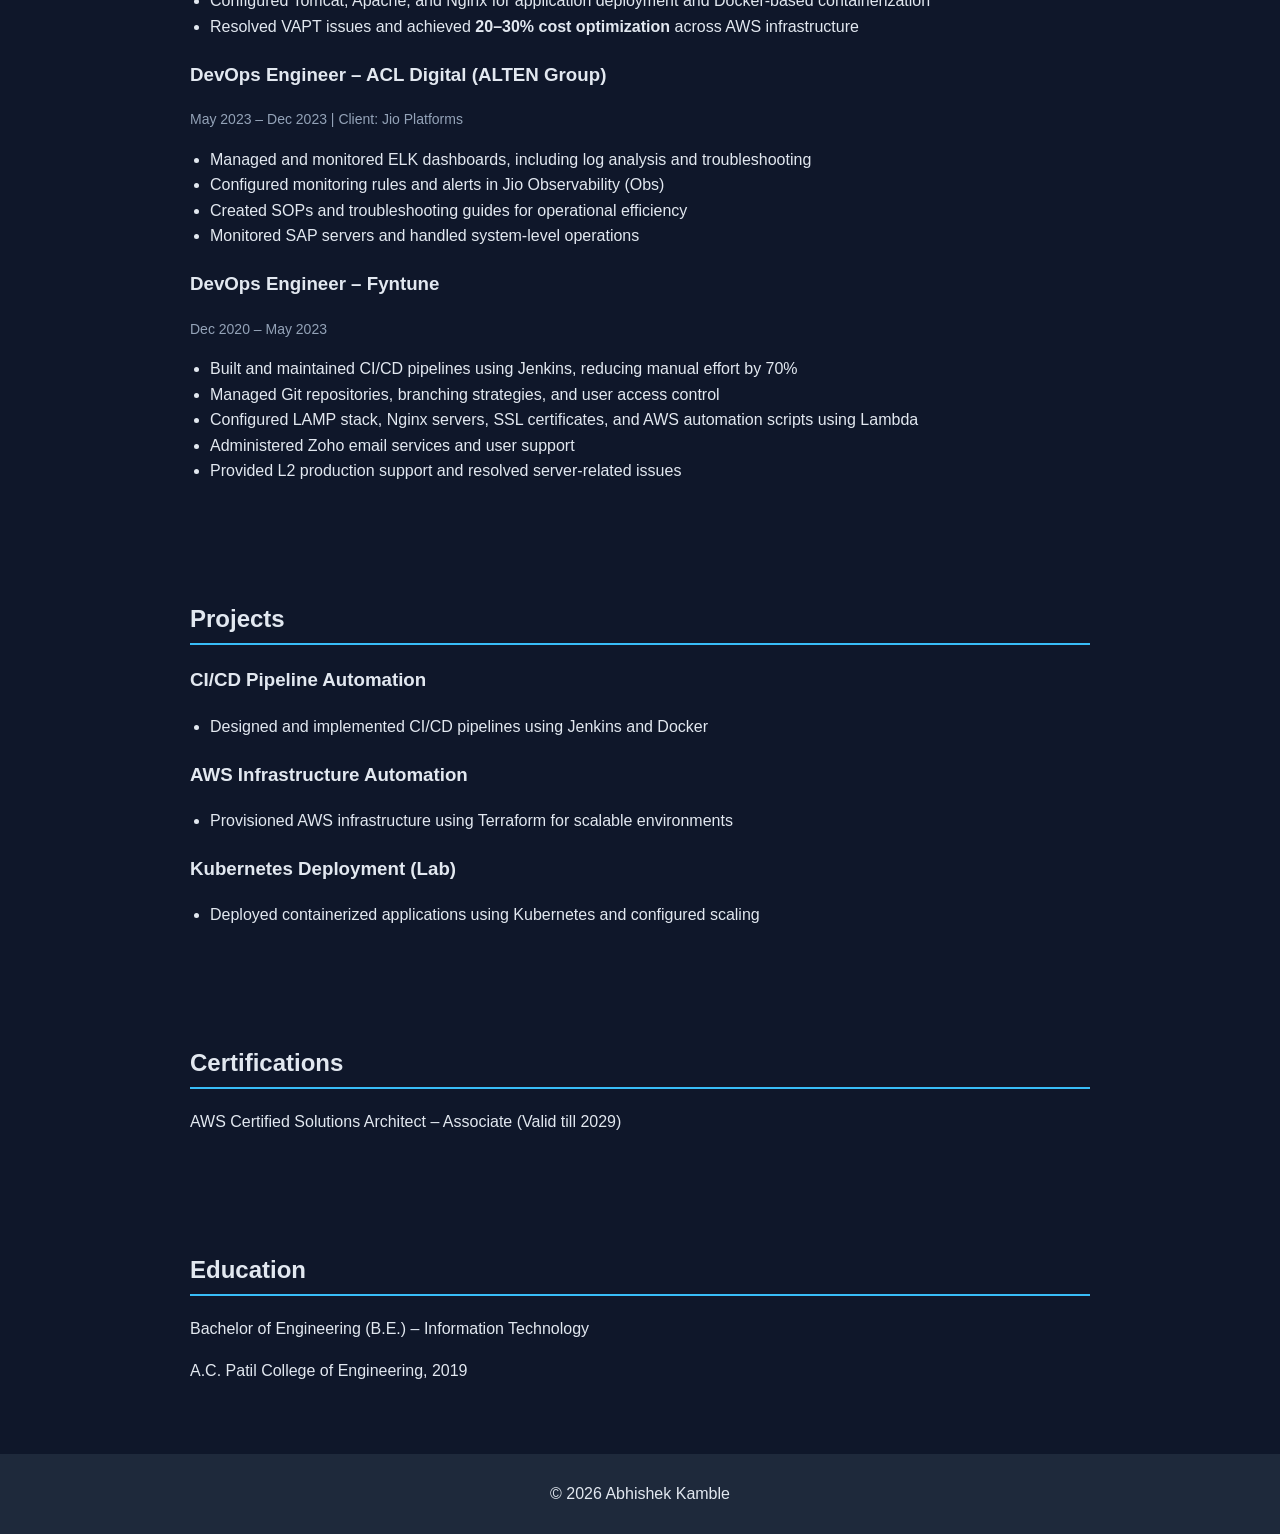
==== commit d9d6d86f: "Update index.html" ====
--- a/index.html
+++ b/index.html
@@ -3,7 +3,7 @@
 <head>
     <meta charset="UTF-8">
     <meta name="viewport" content="width=device-width, initial-scale=1.0">
-    <title>Abhishek Kamble | DevOps Engineer</title>
+    <title>Abhishek Kamble | DevOps Engineer | Immediate Joiner</title>
     <link rel="stylesheet" href="style.css">
 </head>
 
@@ -27,7 +27,7 @@
     <h2>Professional Summary</h2>
     <p>
         DevOps Engineer with 5+ years of experience in AWS cloud, CI/CD pipelines, and infrastructure automation.
-        Skilled in deployment automation, production support, and incident management within high-availability environments.
+        Skilled in deployment automation, production support, and incident management in high-availability environments.
         <b>Proven track record of reducing cloud costs by 20–30%</b> and improving system reliability and performance.
     </p>
     <p>
@@ -39,14 +39,14 @@
 <section>
     <h2>Technical Skills</h2>
     <ul>
-        <li><b>Cloud:</b> AWS (EC2, RDS, S3, VPC, IAM, Route53, CloudWatch, Load Balancer)</li>
-        <li><b>CI/CD:</b> Jenkins, Git</li>
-        <li><b>Containers:</b> Docker, Kubernetes (Hands-on Lab)</li>
-        <li><b>IaC:</b> Terraform (Basic)</li>
-        <li><b>OS:</b> Linux (Ubuntu, CentOS, Amazon Linux)</li>
+        <li><b>Cloud Platforms:</b> AWS (EC2, RDS, S3, VPC, IAM, Route 53, CloudWatch, Load Balancer)</li>
+        <li><b>CI/CD & Version Control:</b> Jenkins, Git</li>
+        <li><b>Containerization & Orchestration:</b> Docker, Kubernetes (Hands-on Lab Experience)</li>
+        <li><b>Infrastructure as Code:</b> Terraform (Basic)</li>
+        <li><b>Operating Systems:</b> Linux (Ubuntu, CentOS, Amazon Linux)</li>
         <li><b>Web Servers:</b> Nginx, Apache</li>
         <li><b>Databases:</b> MySQL, RDS, Oracle</li>
-        <li><b>Monitoring:</b> Grafana, CloudWatch, ELK</li>
+        <li><b>Monitoring & Logging:</b> Grafana, CloudWatch, ELK</li>
     </ul>
 </section>
 
@@ -56,37 +56,41 @@
     <h3>DevOps Engineer – Veefin</h3>
     <p class="date">Nov 2024 – Present</p>
     <ul>
-        <li>Implemented secure offline infrastructure deployments</li>
-        <li>Containerized applications using Docker</li>
-        <li>Improved system reliability using AWS infrastructure</li>
-        <li>Managed log archival strategies for performance optimization</li>
-        <li>Handled production incidents ensuring uptime</li>
+        <li>Implemented secure offline infrastructure deployments for restricted environments</li>
+        <li>Containerized applications using Docker to improve deployment consistency</li>
+        <li>Designed and managed AWS infrastructure to enhance reliability and availability</li>
+        <li>Implemented log archival strategies to improve performance and storage efficiency</li>
+        <li>Handled production incidents and ensured system uptime</li>
     </ul>
 
     <h3>DevOps Engineer – Transbnk</h3>
     <p class="date">Jan 2024 – Nov 2024</p>
     <ul>
-        <li><b>Reduced AWS cloud costs by 20–30%</b> through optimization</li>
-        <li>Managed EC2, RDS, Nginx, SSL, Linux servers</li>
-        <li>Performed incident management and security hardening</li>
-        <li>Improved performance via monitoring and tuning</li>
+        <li>Planned and provisioned AWS infrastructure (VPC, EC2, RDS, Route 53, ALB, S3, ACM) for Spring Boot and Angular applications</li>
+        <li>Automated infrastructure provisioning using Terraform and Jenkins, including EC2 start/stop automation</li>
+        <li>Integrated SonarQube with Jenkins CI/CD using Groovy scripts for code quality checks</li>
+        <li>Deployed Prometheus, Grafana, and Loki for monitoring and centralized logging</li>
+        <li>Configured Tomcat, Apache, and Nginx for application deployment and Docker-based containerization</li>
+        <li>Resolved VAPT issues and achieved <b>20–30% cost optimization</b> across AWS infrastructure</li>
     </ul>
 
     <h3>DevOps Engineer – ACL Digital (ALTEN Group)</h3>
     <p class="date">May 2023 – Dec 2023 | Client: Jio Platforms</p>
     <ul>
-        <li>Managed ELK dashboards and alerts</li>
-        <li>Created SOPs and troubleshooting guides</li>
-        <li>Ensured high platform stability</li>
+        <li>Managed and monitored ELK dashboards, including log analysis and troubleshooting</li>
+        <li>Configured monitoring rules and alerts in Jio Observability (Obs)</li>
+        <li>Created SOPs and troubleshooting guides for operational efficiency</li>
+        <li>Monitored SAP servers and handled system-level operations</li>
     </ul>
 
     <h3>DevOps Engineer – Fyntune</h3>
     <p class="date">Dec 2020 – May 2023</p>
     <ul>
-        <li>Built Jenkins CI/CD pipelines</li>
-        <li>Configured LAMP stack and servers</li>
-        <li>Provided L2 production support</li>
-        <li>Automated AWS scheduling tasks</li>
+        <li>Built and maintained CI/CD pipelines using Jenkins, reducing manual effort by 70%</li>
+        <li>Managed Git repositories, branching strategies, and user access control</li>
+        <li>Configured LAMP stack, Nginx servers, SSL certificates, and AWS automation scripts using Lambda</li>
+        <li>Administered Zoho email services and user support</li>
+        <li>Provided L2 production support and resolved server-related issues</li>
     </ul>
 
 </section>
@@ -96,17 +100,17 @@
 
     <h3>CI/CD Pipeline Automation</h3>
     <ul>
-        <li>Implemented Jenkins pipelines with Docker</li>
+        <li>Designed and implemented CI/CD pipelines using Jenkins and Docker</li>
     </ul>
 
     <h3>AWS Infrastructure Automation</h3>
     <ul>
-        <li>Provisioned AWS infra using Terraform</li>
+        <li>Provisioned AWS infrastructure using Terraform for scalable environments</li>
     </ul>
 
     <h3>Kubernetes Deployment (Lab)</h3>
     <ul>
-        <li>Deployed apps using Kubernetes</li>
+        <li>Deployed containerized applications using Kubernetes and configured scaling</li>
     </ul>
 
 </section>
@@ -118,7 +122,8 @@
 
 <section>
     <h2>Education</h2>
-    <p>B.E. Information Technology – A.C. Patil College of Engineering (2019)</p>
+    <p>Bachelor of Engineering (B.E.) – Information Technology</p>
+    <p>A.C. Patil College of Engineering, 2019</p>
 </section>
 
 <footer>
--- a/style.css
+++ b/style.css
@@ -5,37 +5,70 @@
     color: #e2e8f0;
 }
 
+/* Header */
 header {
     text-align: center;
-    padding: 20px;
+    padding: 30px;
     background: #1e293b;
 }
 
-nav {
-    display: flex;
-    justify-content: center;
-    gap: 20px;
-    background: #020617;
-    padding: 10px;
+.tagline {
+    color: #38bdf8;
+    font-size: 16px;
 }
 
-nav a {
+.links a {
+    margin: 0 10px;
     color: #38bdf8;
     text-decoration: none;
 }
 
-section {
-    padding: 20px;
-    max-width: 800px;
-    margin: auto;
+/* Button */
+.btn {
+    display: inline-block;
+    margin-top: 15px;
+    padding: 10px 18px;
+    background: #38bdf8;
+    color: black;
+    border-radius: 6px;
+    text-decoration: none;
+    font-weight: bold;
 }
 
+/* Sections */
+section {
+    max-width: 900px;
+    margin: auto;
+    padding: 25px;
+    margin-bottom: 30px;
+    line-height: 1.6;
+}
+
+/* Headings */
 h2 {
     border-bottom: 2px solid #38bdf8;
+    padding-bottom: 5px;
 }
 
+h3 {
+    margin-top: 20px;
+}
+
+/* Dates */
+.date {
+    font-size: 14px;
+    color: #94a3b8;
+}
+
+/* Lists */
+ul {
+    padding-left: 20px;
+}
+
+/* Footer */
 footer {
     text-align: center;
-    padding: 10px;
+    padding: 15px;
     background: #1e293b;
+    margin-top: 20px;
 }
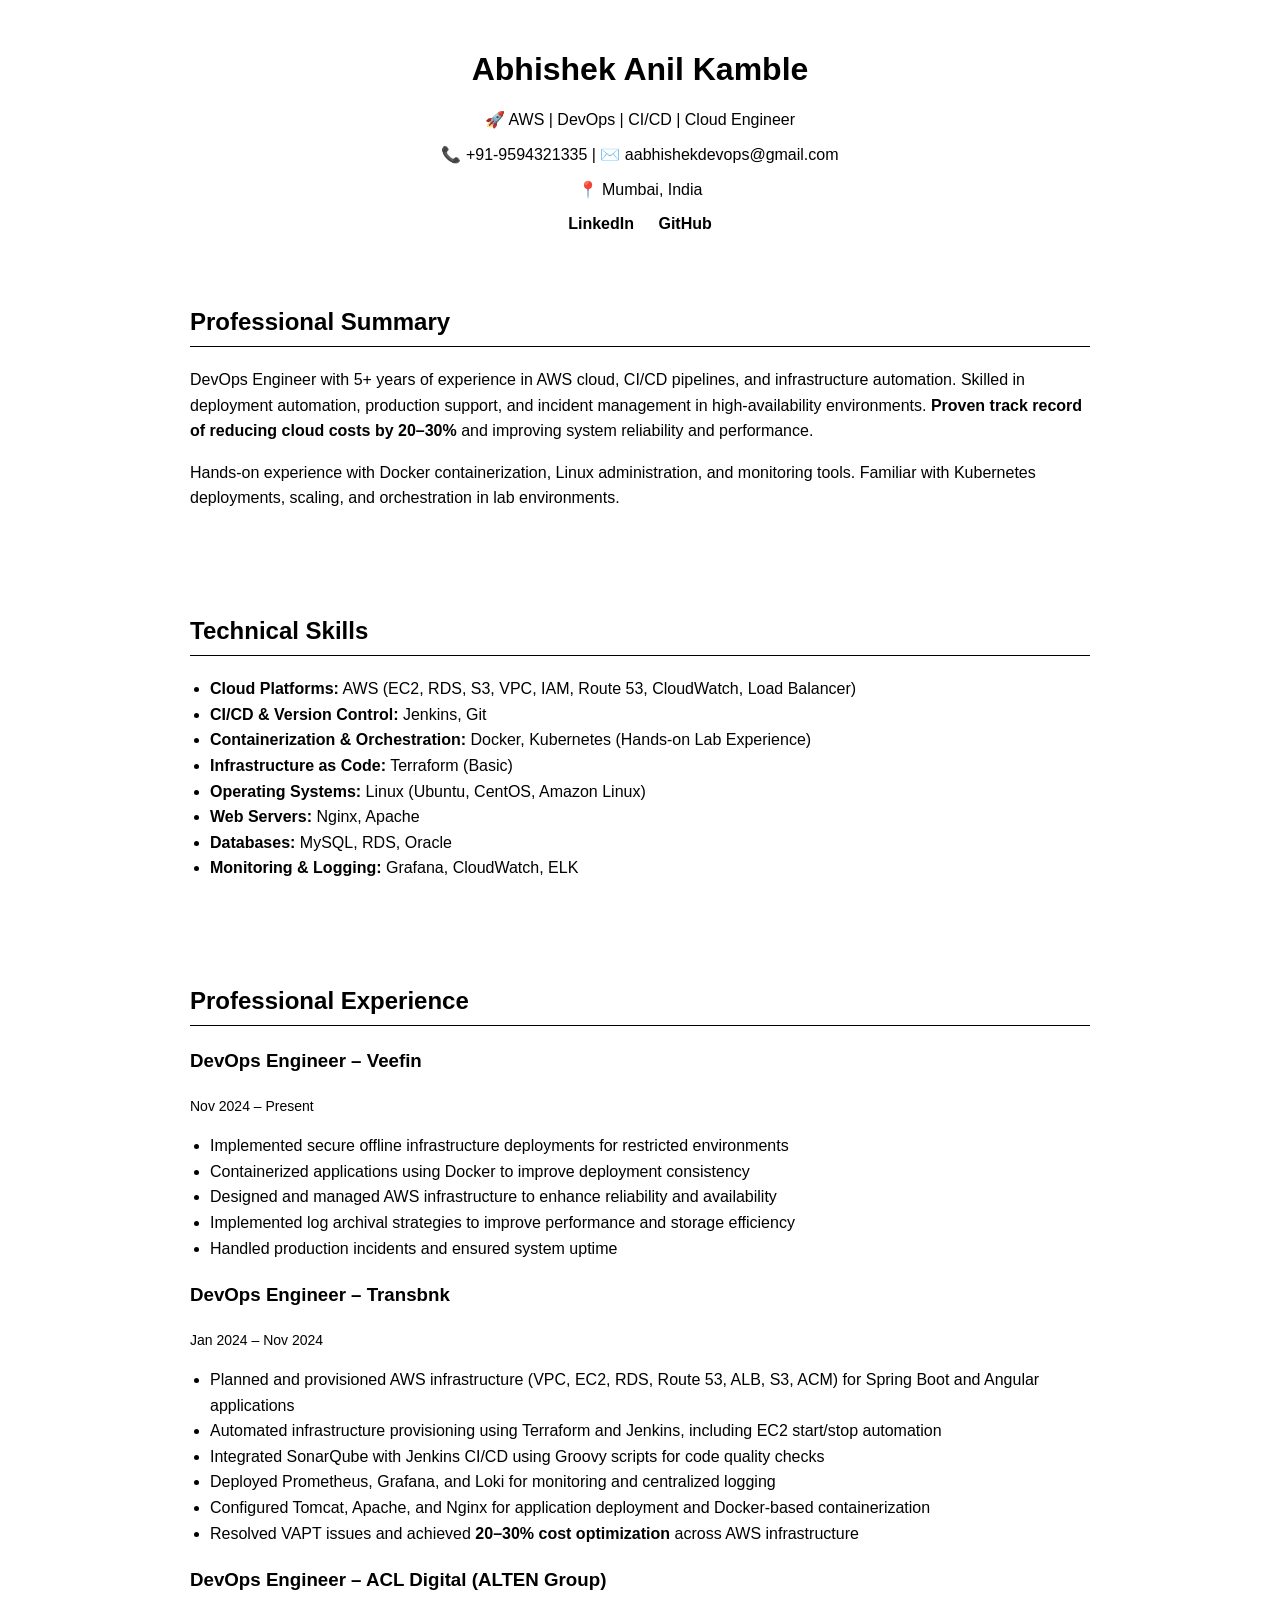
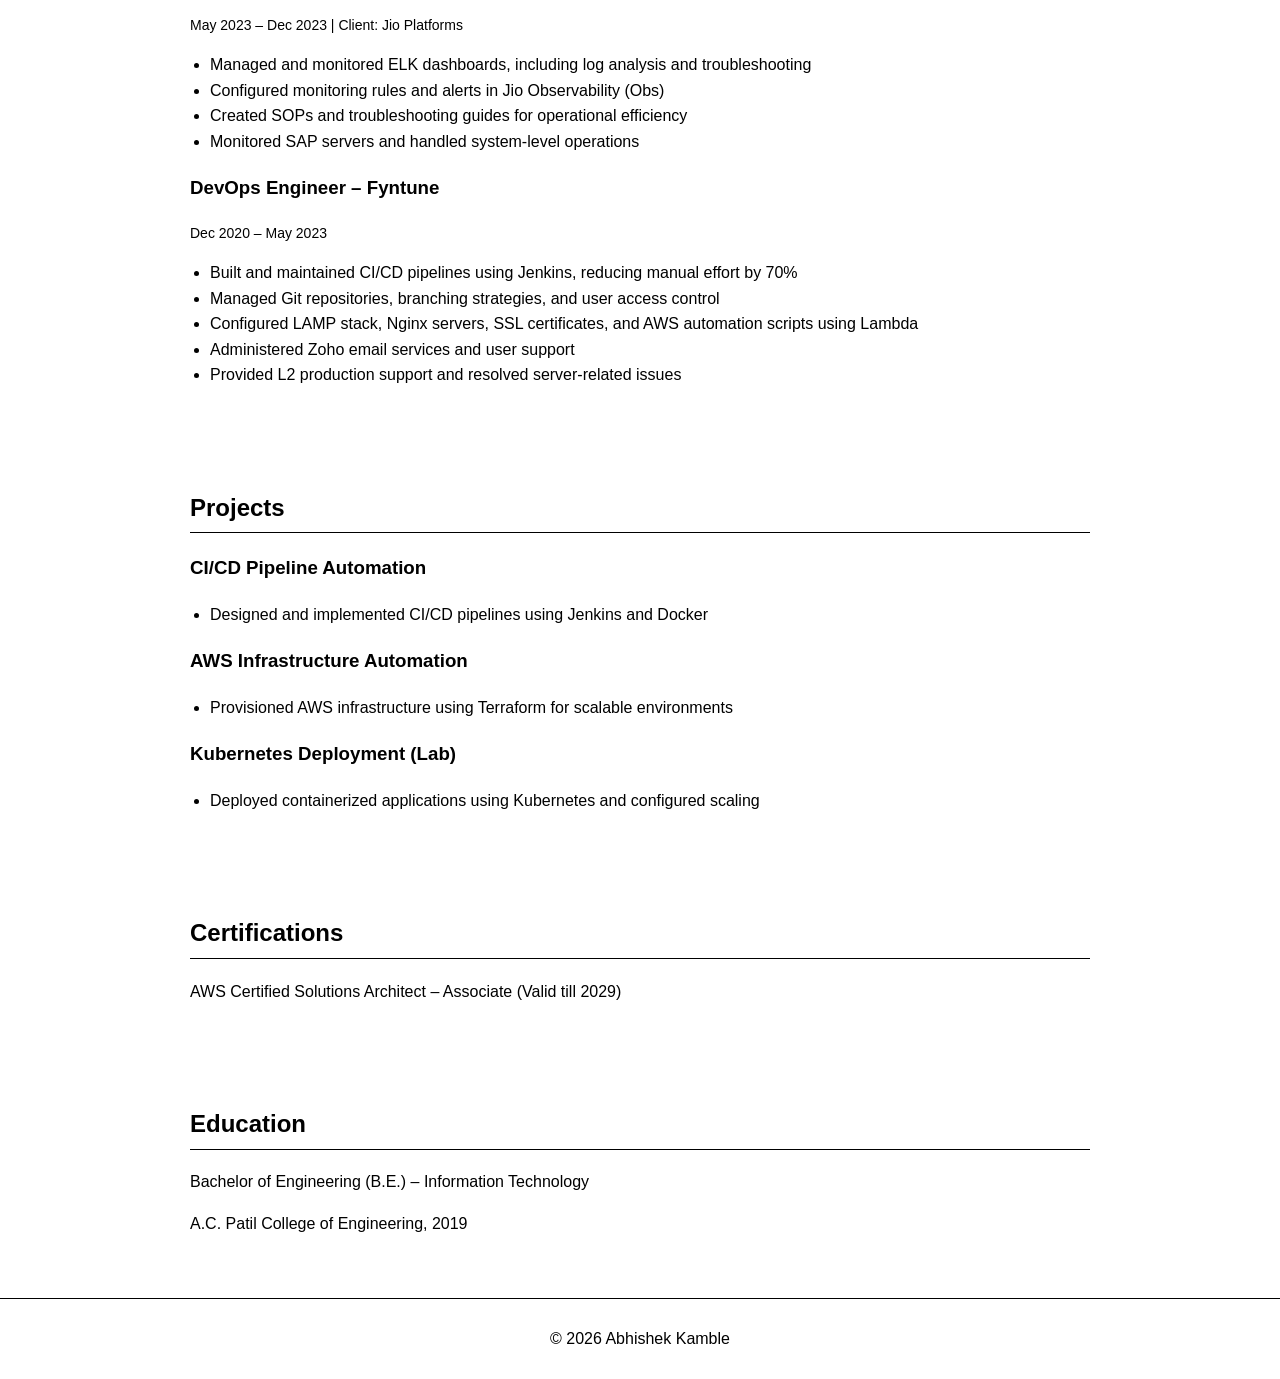
==== commit e5de6182: "Update index.html" ====
--- a/index.html
+++ b/index.html
@@ -19,8 +19,6 @@
         <a href="https://www.linkedin.com/in/abhishek-kamble-06b916136" target="_blank">LinkedIn</a>
         <a href="https://github.com/aabhidevops" target="_blank">GitHub</a>
     </div>
-
-    <a href="assets/Abhishek_Kamble_ATS_Resume.pdf" download class="btn">⬇ Download Resume</a>
 </header>
 
 <section>
--- a/style.css
+++ b/style.css
@@ -1,63 +1,70 @@
 body {
     font-family: Arial, sans-serif;
     margin: 0;
-    background: #0f172a;
-    color: #e2e8f0;
+    background: #ffffff;
+    color: #000000;
 }
 
 /* Header */
 header {
     text-align: center;
-    padding: 30px;
-    background: #1e293b;
+    padding: 30px 20px;
+    background: #ffffff;
+    color: #000000;
 }
 
-.tagline {
-    color: #38bdf8;
-    font-size: 16px;
+/* Links */
+.links a {
+    margin: 0 10px;
+    color: #000000;
+    text-decoration: none;
+    font-weight: bold;
 }
 
-.links a {
-    margin: 0 10px;
-    color: #38bdf8;
-    text-decoration: none;
+.links a:hover {
+    text-decoration: underline;
 }
 
 /* Button */
 .btn {
     display: inline-block;
     margin-top: 15px;
-    padding: 10px 18px;
-    background: #38bdf8;
-    color: black;
-    border-radius: 6px;
+    padding: 8px 15px;
+    border: 1px solid #000000;
+    background: #ffffff;
+    color: #000000;
     text-decoration: none;
     font-weight: bold;
+}
+
+.btn:hover {
+    background: #000000;
+    color: #ffffff;
 }
 
 /* Sections */
 section {
     max-width: 900px;
     margin: auto;
-    padding: 25px;
-    margin-bottom: 30px;
+    padding: 20px;
+    margin-bottom: 25px;
     line-height: 1.6;
 }
 
 /* Headings */
-h2 {
-    border-bottom: 2px solid #38bdf8;
-    padding-bottom: 5px;
+h1, h2, h3 {
+    color: #000000;
 }
 
-h3 {
-    margin-top: 20px;
+h2 {
+    border-bottom: 1px solid #000000;
+    padding-bottom: 5px;
 }
 
 /* Dates */
 .date {
     font-size: 14px;
-    color: #94a3b8;
+    color: #000000;
 }
 
 /* Lists */
@@ -69,6 +76,7 @@
 footer {
     text-align: center;
     padding: 15px;
-    background: #1e293b;
-    margin-top: 20px;
+    background: #ffffff;
+    color: #000000;
+    border-top: 1px solid #000000;
 }
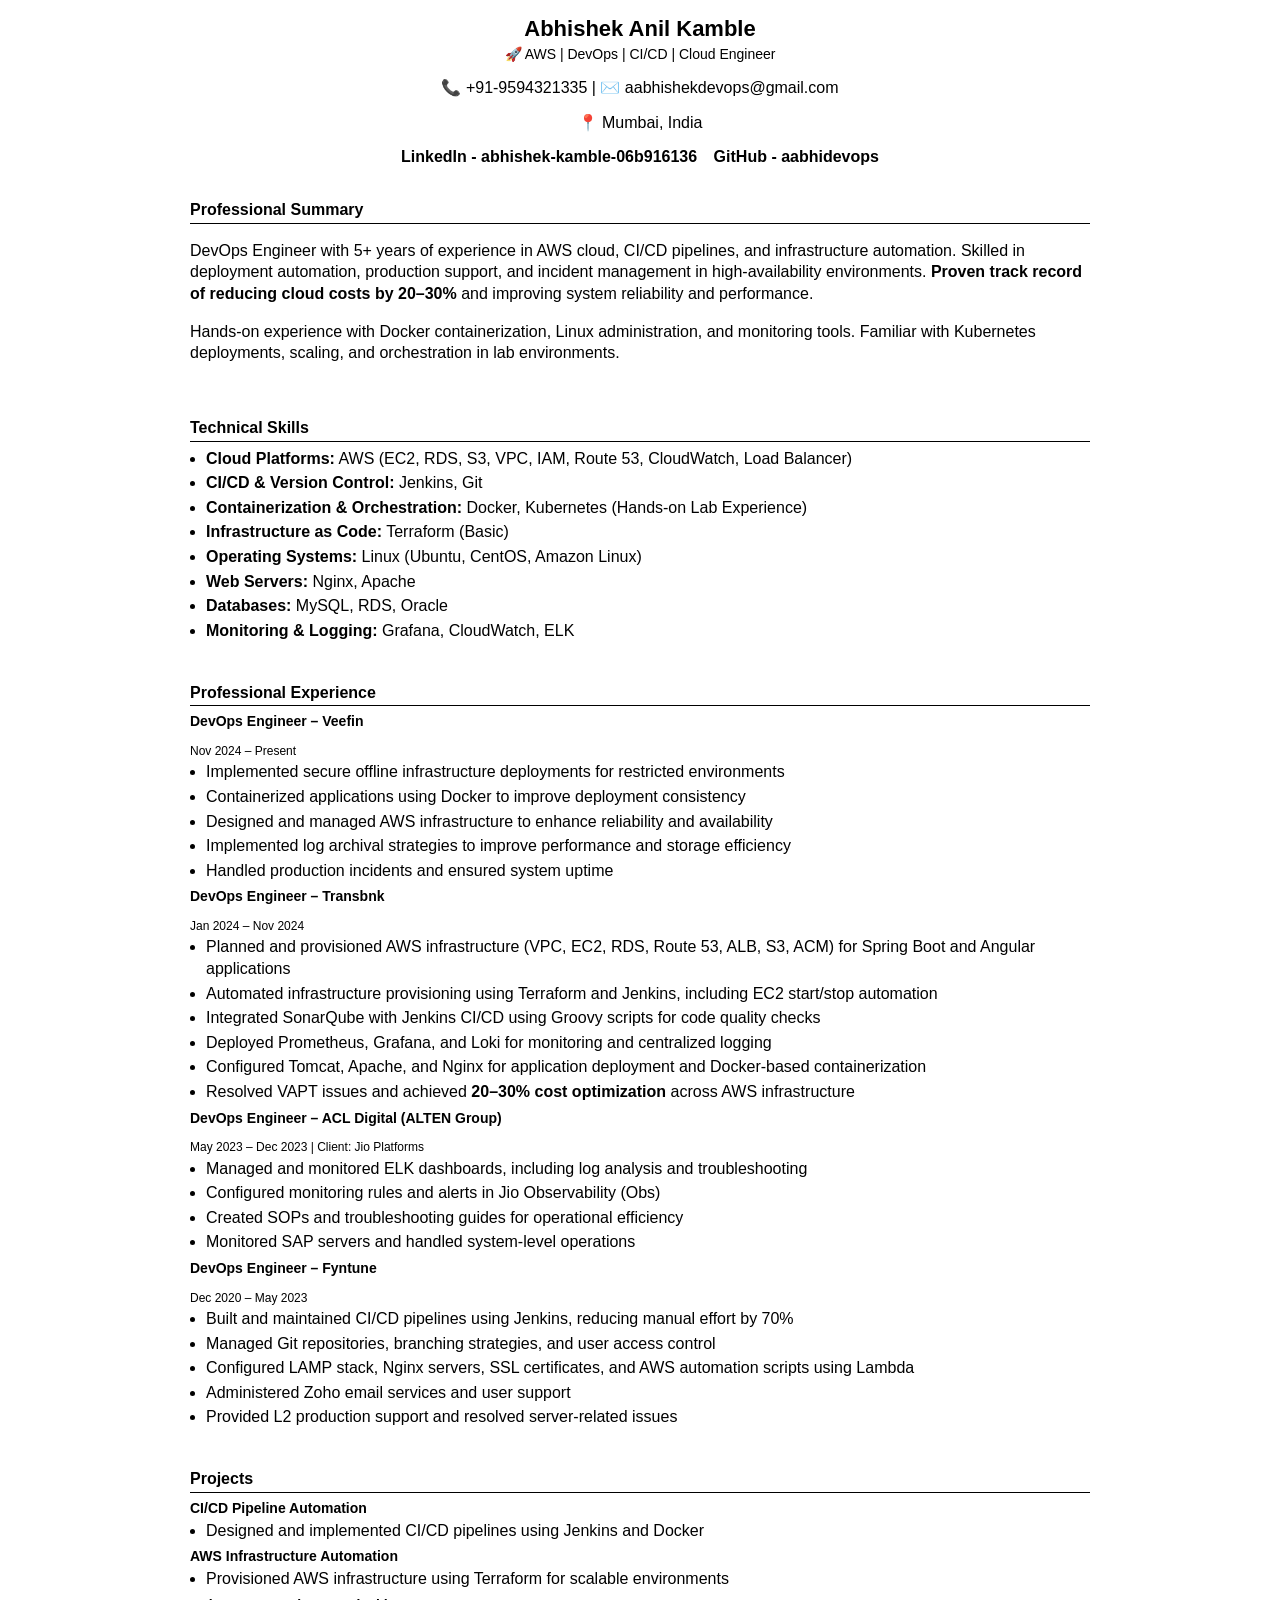
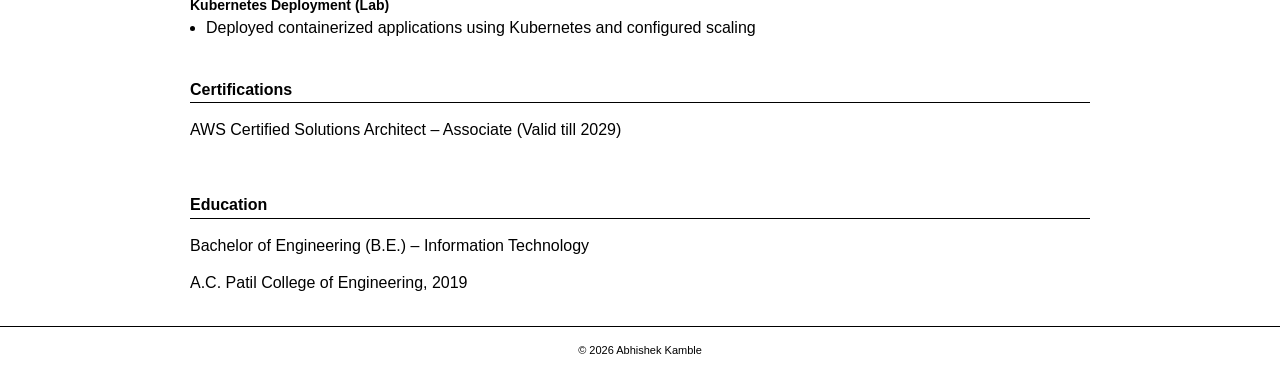
==== commit 3051adb1: "Update index.html" ====
--- a/index.html
+++ b/index.html
@@ -16,8 +16,8 @@
     <p>📍 Mumbai, India</p>
 
     <div class="links">
-        <a href="https://www.linkedin.com/in/abhishek-kamble-06b916136" target="_blank">LinkedIn</a>
-        <a href="https://github.com/aabhidevops" target="_blank">GitHub</a>
+        <a href="https://www.linkedin.com/in/abhishek-kamble-06b916136" target="_blank">LinkedIn - abhishek-kamble-06b916136</a>
+        <a href="https://github.com/aabhidevops" target="_blank">GitHub - aabhidevops</a>
     </div>
 </header>
 
--- a/style.css
+++ b/style.css
@@ -8,75 +8,133 @@
 /* Header */
 header {
     text-align: center;
-    padding: 30px 20px;
-    background: #ffffff;
-    color: #000000;
+    padding: 12px 10px;
+}
+
+/* Tagline */
+.tagline {
+    font-size: 14px;
+    margin: 2px 0;
 }
 
 /* Links */
+.links {
+    margin-top: 4px;
+}
+
 .links a {
-    margin: 0 10px;
+    margin: 0 6px;
     color: #000000;
     text-decoration: none;
     font-weight: bold;
-}
-
-.links a:hover {
-    text-decoration: underline;
-}
-
-/* Button */
-.btn {
-    display: inline-block;
-    margin-top: 15px;
-    padding: 8px 15px;
-    border: 1px solid #000000;
-    background: #ffffff;
-    color: #000000;
-    text-decoration: none;
-    font-weight: bold;
-}
-
-.btn:hover {
-    background: #000000;
-    color: #ffffff;
 }
 
 /* Sections */
 section {
     max-width: 900px;
     margin: auto;
-    padding: 20px;
-    margin-bottom: 25px;
-    line-height: 1.6;
+    padding: 8px 15px;
+    margin-bottom: 8px;
+    line-height: 1.35;
 }
 
 /* Headings */
-h1, h2, h3 {
-    color: #000000;
+h1 {
+    margin: 4px 0;
+    font-size: 22px; /* improved visibility */
 }
 
 h2 {
     border-bottom: 1px solid #000000;
-    padding-bottom: 5px;
+    padding-bottom: 2px;
+    margin-bottom: 6px;
+    font-size: 16px;
+}
+
+h3 {
+    margin: 6px 0 2px;
+    font-size: 14px;
 }
 
 /* Dates */
 .date {
-    font-size: 14px;
-    color: #000000;
+    font-size: 12px;
+    margin-bottom: 2px;
 }
 
 /* Lists */
 ul {
-    padding-left: 20px;
+    padding-left: 16px;
+    margin: 2px 0;
+}
+
+li {
+    margin-bottom: 3px;
 }
 
 /* Footer */
 footer {
     text-align: center;
-    padding: 15px;
-    background: #ffffff;
-    color: #000000;
+    padding: 6px;
     border-top: 1px solid #000000;
+    font-size: 11px;
 }
+
+/* ---------- PRINT OPTIMIZATION ---------- */
+@media print {
+
+    @page {
+        size: A4;
+        margin: 8mm; /* reduced margins */
+    }
+
+    body {
+        font-size: 10.5px;
+        line-height: 1.25;
+    }
+
+    header {
+        text-align: left;
+        padding: 3px 0;
+    }
+
+    section {
+        padding: 3px 0;
+        margin-bottom: 3px;
+        page-break-inside: avoid;
+    }
+
+    h1 {
+        font-size: 18px;
+        margin-bottom: 3px;
+    }
+
+    h2 {
+        font-size: 13px;
+        margin-bottom: 4px;
+    }
+
+    h3 {
+        font-size: 11px;
+        margin-bottom: 1px;
+    }
+
+    p, li {
+        font-size: 10.5px;
+        margin: 1px 0;
+    }
+
+    ul {
+        margin: 1px 0;
+        padding-left: 14px;
+    }
+
+    footer {
+        display: none;
+    }
+
+    a {
+        text-decoration: none;
+        color: black;
+    }
+}
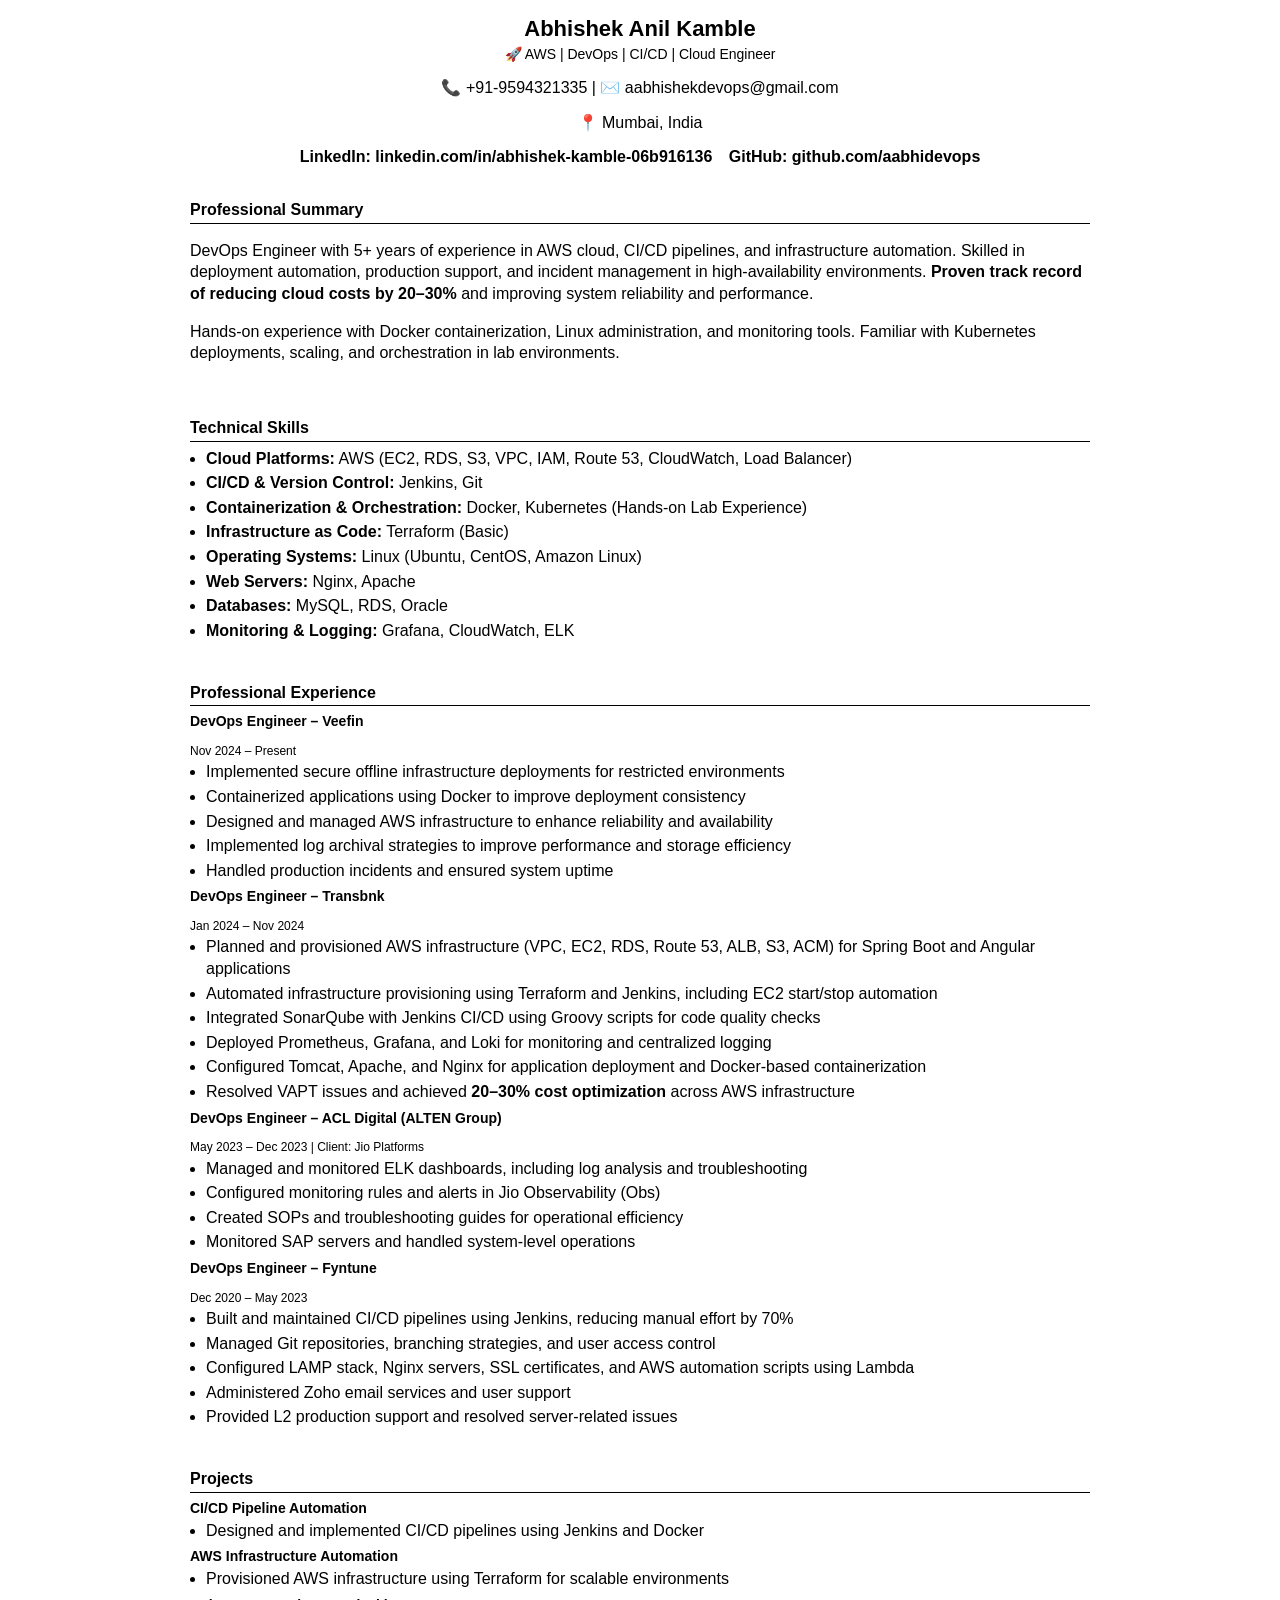
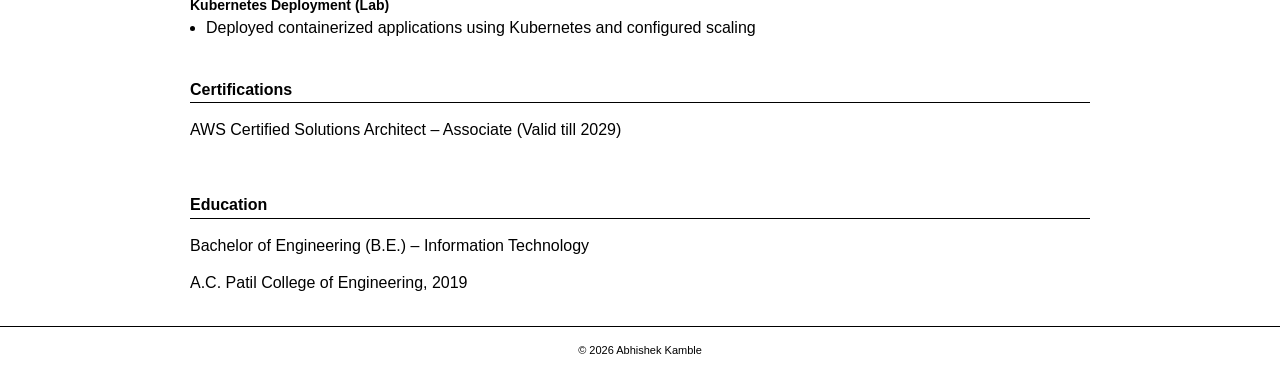
==== commit 0f76fa1c: "Update index.html" ====
--- a/index.html
+++ b/index.html
@@ -16,8 +16,8 @@
     <p>📍 Mumbai, India</p>
 
     <div class="links">
-        <a href="https://www.linkedin.com/in/abhishek-kamble-06b916136" target="_blank">LinkedIn - abhishek-kamble-06b916136</a>
-        <a href="https://github.com/aabhidevops" target="_blank">GitHub - aabhidevops</a>
+        <a href="https://www.linkedin.com/in/abhishek-kamble-06b916136" target="_blank">LinkedIn: linkedin.com/in/abhishek-kamble-06b916136</a>
+        <a href="https://github.com/aabhidevops" target="_blank">GitHub: github.com/aabhidevops</a>
     </div>
 </header>
 
